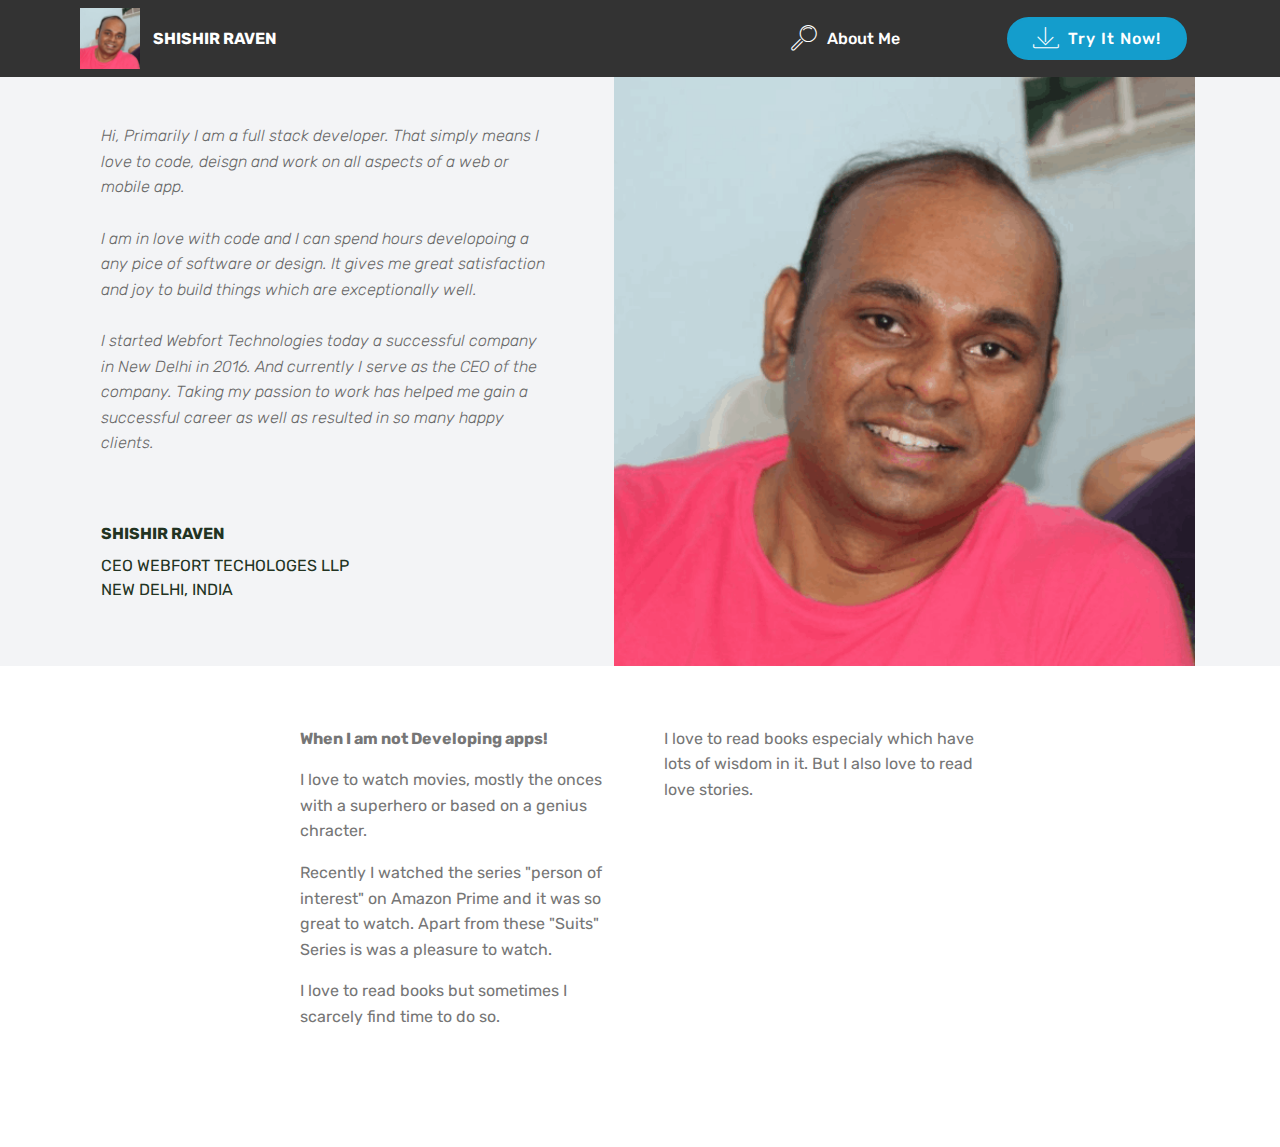
==== page1.html @ 62b79c49 "create github pages" ====
<!DOCTYPE html>
<html >
<head>
  <!-- Site made with Mobirise Website Builder v4.7.7, https://mobirise.com -->
  <meta charset="UTF-8">
  <meta http-equiv="X-UA-Compatible" content="IE=edge">
  <meta name="generator" content="Mobirise v4.7.7, mobirise.com">
  <meta name="viewport" content="width=device-width, initial-scale=1, minimum-scale=1">
  <link rel="shortcut icon" href="assets/images/shishir-122x124.png" type="image/x-icon">
  <meta name="description" content="Web Page Creator Description">
  <title>about_me</title>
  <link rel="stylesheet" href="assets/web/assets/mobirise-icons/mobirise-icons.css">
  <link rel="stylesheet" href="assets/tether/tether.min.css">
  <link rel="stylesheet" href="assets/bootstrap/css/bootstrap.min.css">
  <link rel="stylesheet" href="assets/bootstrap/css/bootstrap-grid.min.css">
  <link rel="stylesheet" href="assets/bootstrap/css/bootstrap-reboot.min.css">
  <link rel="stylesheet" href="assets/dropdown/css/style.css">
  <link rel="stylesheet" href="assets/theme/css/style.css">
  <link rel="stylesheet" href="assets/mobirise/css/mbr-additional.css" type="text/css">
  
  
  
</head>
<body>
  <section class="menu cid-r4UfbEgsti" once="menu" id="menu1-6">

    

    <nav class="navbar navbar-expand beta-menu navbar-dropdown align-items-center navbar-fixed-top navbar-toggleable-sm">
        <button class="navbar-toggler navbar-toggler-right" type="button" data-toggle="collapse" data-target="#navbarSupportedContent" aria-controls="navbarSupportedContent" aria-expanded="false" aria-label="Toggle navigation">
            <div class="hamburger">
                <span></span>
                <span></span>
                <span></span>
                <span></span>
            </div>
        </button>
        <div class="menu-logo">
            <div class="navbar-brand">
                <span class="navbar-logo">
                    <a href="https://mobirise.com">
                         <img src="assets/images/shishir-122x124.png" alt="Mobirise" title="" style="height: 3.8rem;">
                    </a>
                </span>
                <span class="navbar-caption-wrap"><a class="navbar-caption text-white display-4" href="https://mobirise.com">
                        SHISHIR RAVEN</a></span>
            </div>
        </div>
        <div class="collapse navbar-collapse" id="navbarSupportedContent">
            <ul class="navbar-nav nav-dropdown" data-app-modern-menu="true"><li class="nav-item">
                    <a class="nav-link link text-white display-4" href="page1.html">
                        <span class="mbri-search mbr-iconfont mbr-iconfont-btn"></span>
                        About Me &nbsp; &nbsp; &nbsp; &nbsp; &nbsp; &nbsp; &nbsp; &nbsp; &nbsp; &nbsp;&nbsp;</a>
                </li></ul>
            <div class="navbar-buttons mbr-section-btn">
                <a class="btn btn-sm btn-primary display-4" href="https://mobirise.com">
                    <span class="mbri-save mbr-iconfont mbr-iconfont-btn "></span>
                    Try It Now!
                </a>
            </div>
        </div>
    </nav>
</section>

<section class="engine"><a href="https://mobirise.me/m">free site design templates</a></section><section class="testimonials3 cid-r4XGuK0cAD" id="testimonials3-7">

    

    

    <div class="container">
        <div class="media-container-row">
            <div class="media-content px-3 align-self-center mbr-white py-2">
                <p class="mbr-text testimonial-text mbr-fonts-style display-7">Hi, Primarily I am a full stack developer. That simply means I love to code, deisgn and work on all aspects of a web or mobile app.&nbsp;<br><br>I am in love with code and I can spend hours developoing a any pice of software or design. It gives me great satisfaction and joy to build things which are exceptionally well.&nbsp;<br><br>I started Webfort Technologies today a successful company in New Delhi in 2016. And currently I serve as the CEO of the company. Taking my passion to work has helped me gain a successful career as well as resulted in so many happy clients.&nbsp;<br><br></p>
                <p class="mbr-author-name pt-4 mb-2 mbr-fonts-style display-7">SHISHIR RAVEN</p>
                <p class="mbr-author-desc mbr-fonts-style display-7">
                   CEO WEBFORT TECHOLOGES LLP<br>NEW DELHI, INDIA</p>
            </div>

            <div class="mbr-figure pl-lg-5" style="width: 130%;">
              <img src="assets/images/shishir-539x548.png" alt="" title="">
            </div>
        </div>
    </div>
</section>

<section class="mbr-section article content3 cid-r4XIOLQvqL" id="content3-8">
      
     

    <div class="container">
        <div class="media-container-row">
            <div class="row col-12 col-md-8">
                <div class="col-12 col-md-6 pr-lg-4 mbr-text mbr-fonts-style display-7"><p><strong>When I am not Developing apps!</strong></p><p>I love to watch movies, mostly the onces with a superhero or based on a genius chracter.&nbsp;</p><p>Recently I watched the series "person of interest" on Amazon Prime and it was so great to watch. Apart from these "Suits" Series is was a pleasure to watch.&nbsp;</p><p>I love to read books but sometimes I scarcely find time to do so.&nbsp;</p><p><br></p></div>
                <div class="col-12 col-md-6 pl-lg-4 mbr-text mbr-fonts-style display-7">I love to read books especialy which have lots of wisdom in it. But I also love to read love stories.&nbsp;</div>
            </div>
        </div>
    </div>
</section>


  <script src="assets/web/assets/jquery/jquery.min.js"></script>
  <script src="assets/popper/popper.min.js"></script>
  <script src="assets/tether/tether.min.js"></script>
  <script src="assets/bootstrap/js/bootstrap.min.js"></script>
  <script src="assets/smoothscroll/smooth-scroll.js"></script>
  <script src="assets/dropdown/js/script.min.js"></script>
  <script src="assets/touchswipe/jquery.touch-swipe.min.js"></script>
  <script src="assets/theme/js/script.js"></script>
  
  
</body>
</html>
---- assets/web/assets/mobirise-icons/mobirise-icons.css ----
@font-face {
  font-family: 'MobiriseIcons';
  src:  url('mobirise-icons.eot?spat4u');
  src:  url('mobirise-icons.eot?spat4u#iefix') format('embedded-opentype'),
    url('mobirise-icons.ttf?spat4u') format('truetype'),
    url('mobirise-icons.woff?spat4u') format('woff'),
    url('mobirise-icons.svg?spat4u#MobiriseIcons') format('svg');
  font-weight: normal;
  font-style: normal;
}

[class^="mbri-"], [class*=" mbri-"] {
  /* use !important to prevent issues with browser extensions that change fonts */
  font-family: MobiriseIcons !important;
  speak: none;
  font-style: normal;
  font-weight: normal;
  font-variant: normal;
  text-transform: none;
  line-height: 1;

  /* Better Font Rendering =========== */
  -webkit-font-smoothing: antialiased;
  -moz-osx-font-smoothing: grayscale;
}

.mbri-add-submenu:before {
  content: "\e900";
}
.mbri-alert:before {
  content: "\e901";
}
.mbri-align-center:before {
  content: "\e902";
}
.mbri-align-justify:before {
  content: "\e903";
}
.mbri-align-left:before {
  content: "\e904";
}
.mbri-align-right:before {
  content: "\e905";
}
.mbri-android:before {
  content: "\e906";
}
.mbri-apple:before {
  content: "\e907";
}
.mbri-arrow-down:before {
  content: "\e908";
}
.mbri-arrow-next:before {
  content: "\e909";
}
.mbri-arrow-prev:before {
  content: "\e90a";
}
.mbri-arrow-up:before {
  content: "\e90b";
}
.mbri-bold:before {
  content: "\e90c";
}
.mbri-bookmark:before {
  content: "\e90d";
}
.mbri-bootstrap:before {
  content: "\e90e";
}
.mbri-briefcase:before {
  content: "\e90f";
}
.mbri-browse:before {
  content: "\e910";
}
.mbri-bulleted-list:before {
  content: "\e911";
}
.mbri-calendar:before {
  content: "\e912";
}
.mbri-camera:before {
  content: "\e913";
}
.mbri-cart-add:before {
  content: "\e914";
}
.mbri-cart-full:before {
  content: "\e915";
}
.mbri-cash:before {
  content: "\e916";
}
.mbri-change-style:before {
  content: "\e917";
}
.mbri-chat:before {
  content: "\e918";
}
.mbri-clock:before {
  content: "\e919";
}
.mbri-close:before {
  content: "\e91a";
}
.mbri-cloud:before {
  content: "\e91b";
}
.mbri-code:before {
  content: "\e91c";
}
.mbri-contact-form:before {
  content: "\e91d";
}
.mbri-credit-card:before {
  content: "\e91e";
}
.mbri-cursor-click:before {
  content: "\e91f";
}
.mbri-cust-feedback:before {
  content: "\e920";
}
.mbri-database:before {
  content: "\e921";
}
.mbri-delivery:before {
  content: "\e922";
}
.mbri-desktop:before {
  content: "\e923";
}
.mbri-devices:before {
  content: "\e924";
}
.mbri-down:before {
  content: "\e925";
}
.mbri-download:before {
  content: "\e989";
}
.mbri-drag-n-drop:before {
  content: "\e927";
}
.mbri-drag-n-drop2:before {
  content: "\e928";
}
.mbri-edit:before {
  content: "\e929";
}
.mbri-edit2:before {
  content: "\e92a";
}
.mbri-error:before {
  content: "\e92b";
}
.mbri-extension:before {
  content: "\e92c";
}
.mbri-features:before {
  content: "\e92d";
}
.mbri-file:before {
  content: "\e92e";
}
.mbri-flag:before {
  content: "\e92f";
}
.mbri-folder:before {
  content: "\e930";
}
.mbri-gift:before {
  content: "\e931";
}
.mbri-github:before {
  content: "\e932";
}
.mbri-globe:before {
  content: "\e933";
}
.mbri-globe-2:before {
  content: "\e934";
}
.mbri-growing-chart:before {
  content: "\e935";
}
.mbri-hearth:before {
  content: "\e936";
}
.mbri-help:before {
  content: "\e937";
}
.mbri-home:before {
  content: "\e938";
}
.mbri-hot-cup:before {
  content: "\e939";
}
.mbri-idea:before {
  content: "\e93a";
}
.mbri-image-gallery:before {
  content: "\e93b";
}
.mbri-image-slider:before {
  content: "\e93c";
}
.mbri-info:before {
  content: "\e93d";
}
.mbri-italic:before {
  content: "\e93e";
}
.mbri-key:before {
  content: "\e93f";
}
.mbri-laptop:before {
  content: "\e940";
}
.mbri-layers:before {
  content: "\e941";
}
.mbri-left-right:before {
  content: "\e942";
}
.mbri-left:before {
  content: "\e943";
}
.mbri-letter:before {
  content: "\e944";
}
.mbri-like:before {
  content: "\e945";
}
.mbri-link:before {
  content: "\e946";
}
.mbri-lock:before {
  content: "\e947";
}
.mbri-login:before {
  content: "\e948";
}
.mbri-logout:before {
  content: "\e949";
}
.mbri-magic-stick:before {
  content: "\e94a";
}
.mbri-map-pin:before {
  content: "\e94b";
}
.mbri-menu:before {
  content: "\e94c";
}
.mbri-mobile:before {
  content: "\e94d";
}
.mbri-mobile2:before {
  content: "\e94e";
}
.mbri-mobirise:before {
  content: "\e94f";
}
.mbri-more-horizontal:before {
  content: "\e950";
}
.mbri-more-vertical:before {
  content: "\e951";
}
.mbri-music:before {
  content: "\e952";
}
.mbri-new-file:before {
  content: "\e953";
}
.mbri-numbered-list:before {
  content: "\e954";
}
.mbri-opened-folder:before {
  content: "\e955";
}
.mbri-pages:before {
  content: "\e956";
}
.mbri-paper-plane:before {
  content: "\e957";
}
.mbri-paperclip:before {
  content: "\e958";
}
.mbri-photo:before {
  content: "\e959";
}
.mbri-photos:before {
  content: "\e95a";
}
.mbri-pin:before {
  content: "\e95b";
}
.mbri-play:before {
  content: "\e95c";
}
.mbri-plus:before {
  content: "\e95d";
}
.mbri-preview:before {
  content: "\e95e";
}
.mbri-print:before {
  content: "\e95f";
}
.mbri-protect:before {
  content: "\e960";
}
.mbri-question:before {
  content: "\e961";
}
.mbri-quote-left:before {
  content: "\e962";
}
.mbri-quote-right:before {
  content: "\e963";
}
.mbri-refresh:before {
  content: "\e964";
}
.mbri-responsive:before {
  content: "\e965";
}
.mbri-right:before {
  content: "\e966";
}
.mbri-rocket:before {
  content: "\e967";
}
.mbri-sad-face:before {
  content: "\e968";
}
.mbri-sale:before {
  content: "\e969";
}
.mbri-save:before {
  content: "\e96a";
}
.mbri-search:before {
  content: "\e96b";
}
.mbri-setting:before {
  content: "\e96c";
}
.mbri-setting2:before {
  content: "\e96d";
}
.mbri-setting3:before {
  content: "\e96e";
}
.mbri-share:before {
  content: "\e96f";
}
.mbri-shopping-bag:before {
  content: "\e970";
}
.mbri-shopping-basket:before {
  content: "\e971";
}
.mbri-shopping-cart:before {
  content: "\e972";
}
.mbri-sites:before {
  content: "\e973";
}
.mbri-smile-face:before {
  content: "\e974";
}
.mbri-speed:before {
  content: "\e975";
}
.mbri-star:before {
  content: "\e976";
}
.mbri-success:before {
  content: "\e977";
}
.mbri-sun:before {
  content: "\e978";
}
.mbri-sun2:before {
  content: "\e979";
}
.mbri-tablet:before {
  content: "\e97a";
}
.mbri-tablet-vertical:before {
  content: "\e97b";
}
.mbri-target:before {
  content: "\e97c";
}
.mbri-timer:before {
  content: "\e97d";
}
.mbri-to-ftp:before {
  content: "\e97e";
}
.mbri-to-local-drive:before {
  content: "\e97f";
}
.mbri-touch-swipe:before {
  content: "\e980";
}
.mbri-touch:before {
  content: "\e981";
}
.mbri-trash:before {
  content: "\e982";
}
.mbri-underline:before {
  content: "\e983";
}
.mbri-unlink:before {
  content: "\e984";
}
.mbri-unlock:before {
  content: "\e985";
}
.mbri-up-down:before {
  content: "\e986";
}
.mbri-up:before {
  content: "\e987";
}
.mbri-update:before {
  content: "\e988";
}
.mbri-upload:before {
 content: "\e926"; 
}
.mbri-user:before {
  content: "\e98a";
}
.mbri-user2:before {
  content: "\e98b";
}
.mbri-users:before {
  content: "\e98c";
}
.mbri-video:before {
  content: "\e98d";
}
.mbri-video-play:before {
  content: "\e98e";
}
.mbri-watch:before {
  content: "\e98f";
}
.mbri-website-theme:before {
  content: "\e990";
}
.mbri-wifi:before {
  content: "\e991";
}
.mbri-windows:before {
  content: "\e992";
}
.mbri-zoom-out:before {
  content: "\e993";
}
.mbri-redo:before {
  content: "\e994";
}
.mbri-undo:before {
  content: "\e995";
}
---- assets/dropdown/css/style.css ----
.navbar-dropdown {
  left: 0;
  padding: 0;
  position: absolute;
  right: 0;
  top: 0;
  transition: all 0.45s ease;
  z-index: 1030;
  background: #282828; }
  .navbar-dropdown .navbar-logo {
    margin-right: 0.8rem;
    transition: margin 0.3s ease-in-out;
    vertical-align: middle; }
    .navbar-dropdown .navbar-logo img {
      height: 3.125rem;
      transition: all 0.3s ease-in-out; }
    .navbar-dropdown .navbar-logo.mbr-iconfont {
      font-size: 3.125rem;
      line-height: 3.125rem; }
  .navbar-dropdown .navbar-caption {
    font-weight: 700;
    white-space: normal;
    vertical-align: -4px;
    line-height: 3.125rem !important; }
    .navbar-dropdown .navbar-caption, .navbar-dropdown .navbar-caption:hover {
      color: inherit;
      text-decoration: none; }
  .navbar-dropdown .mbr-iconfont + .navbar-caption {
    vertical-align: -1px; }
  .navbar-dropdown.navbar-fixed-top {
    position: fixed; }
  .navbar-dropdown .navbar-brand span {
    vertical-align: -4px; }
  .navbar-dropdown.bg-color.transparent {
    background: none; }
  .navbar-dropdown.navbar-short .navbar-brand {
    padding: 0.625rem 0; }
    .navbar-dropdown.navbar-short .navbar-brand span {
      vertical-align: -1px; }
  .navbar-dropdown.navbar-short .navbar-caption {
    line-height: 2.375rem !important;
    vertical-align: -2px; }
  .navbar-dropdown.navbar-short .navbar-logo {
    margin-right: 0.5rem; }
    .navbar-dropdown.navbar-short .navbar-logo img {
      height: 2.375rem; }
    .navbar-dropdown.navbar-short .navbar-logo.mbr-iconfont {
      font-size: 2.375rem;
      line-height: 2.375rem; }
  .navbar-dropdown.navbar-short .mbr-table-cell {
    height: 3.625rem; }
  .navbar-dropdown .navbar-close {
    left: 0.6875rem;
    position: fixed;
    top: 0.75rem;
    z-index: 1000; }
  .navbar-dropdown .hamburger-icon {
    content: "";
    display: inline-block;
    vertical-align: middle;
    width: 16px;
    -webkit-box-shadow: 0 -6px 0 1px #282828,0 0 0 1px #282828,0 6px 0 1px #282828;
    -moz-box-shadow: 0 -6px 0 1px #282828,0 0 0 1px #282828,0 6px 0 1px #282828;
    box-shadow: 0 -6px 0 1px #282828,0 0 0 1px #282828,0 6px 0 1px #282828; }

.dropdown-menu .dropdown-toggle[data-toggle="dropdown-submenu"]::after {
  border-bottom: 0.35em solid transparent;
  border-left: 0.35em solid;
  border-right: 0;
  border-top: 0.35em solid transparent;
  margin-left: 0.3rem; }

.dropdown-menu .dropdown-item:focus {
  outline: 0; }

.nav-dropdown {
  font-size: 0.75rem;
  font-weight: 500;
  height: auto !important; }
  .nav-dropdown .nav-btn {
    padding-left: 1rem; }
  .nav-dropdown .link {
    margin: .667em 1.667em;
    font-weight: 500;
    padding: 0;
    transition: color .2s ease-in-out; }
    .nav-dropdown .link.dropdown-toggle {
      margin-right: 2.583em; }
      .nav-dropdown .link.dropdown-toggle::after {
        margin-left: .25rem;
        border-top: 0.35em solid;
        border-right: 0.35em solid transparent;
        border-left: 0.35em solid transparent;
        border-bottom: 0; }
      .nav-dropdown .link.dropdown-toggle[aria-expanded="true"] {
        margin: 0;
        padding: 0.667em 3.263em  0.667em 1.667em; }
  .nav-dropdown .link::after,
  .nav-dropdown .dropdown-item::after {
    color: inherit; }
  .nav-dropdown .btn {
    font-size: 0.75rem;
    font-weight: 700;
    letter-spacing: 0;
    margin-bottom: 0;
    padding-left: 1.25rem;
    padding-right: 1.25rem; }
  .nav-dropdown .dropdown-menu {
    border-radius: 0;
    border: 0;
    left: 0;
    margin: 0;
    padding-bottom: 1.25rem;
    padding-top: 1.25rem;
    position: relative; }
  .nav-dropdown .dropdown-submenu {
    margin-left: 0.125rem;
    top: 0; }
  .nav-dropdown .dropdown-item {
    font-weight: 500;
    line-height: 2;
    padding: 0.3846em 4.615em 0.3846em 1.5385em;
    position: relative;
    transition: color .2s ease-in-out, background-color .2s ease-in-out; }
    .nav-dropdown .dropdown-item::after {
      margin-top: -0.3077em;
      position: absolute;
      right: 1.1538em;
      top: 50%; }
    .nav-dropdown .dropdown-item:focus, .nav-dropdown .dropdown-item:hover {
      background: none; }

@media (max-width: 767px) {
  .nav-dropdown.navbar-toggleable-sm {
    bottom: 0;
    display: none;
    left: 0;
    overflow-x: hidden;
    position: fixed;
    top: 0;
    transform: translateX(-100%);
    -ms-transform: translateX(-100%);
    -webkit-transform: translateX(-100%);
    width: 18.75rem;
    z-index: 999; } }
.nav-dropdown.navbar-toggleable-xl {
  bottom: 0;
  display: none;
  left: 0;
  overflow-x: hidden;
  position: fixed;
  top: 0;
  transform: translateX(-100%);
  -ms-transform: translateX(-100%);
  -webkit-transform: translateX(-100%);
  width: 18.75rem;
  z-index: 999; }

.nav-dropdown-sm {
  display: block !important;
  overflow-x: hidden;
  overflow: auto;
  padding-top: 3.875rem; }
  .nav-dropdown-sm::after {
    content: "";
    display: block;
    height: 3rem;
    width: 100%; }
  .nav-dropdown-sm.collapse.in ~ .navbar-close {
    display: block !important; }
  .nav-dropdown-sm.collapsing, .nav-dropdown-sm.collapse.in {
    transform: translateX(0);
    -ms-transform: translateX(0);
    -webkit-transform: translateX(0);
    transition: all 0.25s ease-out;
    -webkit-transition: all 0.25s ease-out;
    background: #282828; }
  .nav-dropdown-sm.collapsing[aria-expanded="false"] {
    transform: translateX(-100%);
    -ms-transform: translateX(-100%);
    -webkit-transform: translateX(-100%); }
  .nav-dropdown-sm .nav-item {
    display: block;
    margin-left: 0 !important;
    padding-left: 0; }
  .nav-dropdown-sm .link,
  .nav-dropdown-sm .dropdown-item {
    border-top: 1px dotted rgba(255, 255, 255, 0.1);
    font-size: 0.8125rem;
    line-height: 1.6;
    margin: 0 !important;
    padding: 0.875rem 2.4rem 0.875rem 1.5625rem !important;
    position: relative;
    white-space: normal; }
    .nav-dropdown-sm .link:focus, .nav-dropdown-sm .link:hover,
    .nav-dropdown-sm .dropdown-item:focus,
    .nav-dropdown-sm .dropdown-item:hover {
      background: rgba(0, 0, 0, 0.2) !important;
      color: #c0a375; }
  .nav-dropdown-sm .nav-btn {
    position: relative;
    padding: 1.5625rem 1.5625rem 0 1.5625rem; }
    .nav-dropdown-sm .nav-btn::before {
      border-top: 1px dotted rgba(255, 255, 255, 0.1);
      content: "";
      left: 0;
      position: absolute;
      top: 0;
      width: 100%; }
    .nav-dropdown-sm .nav-btn + .nav-btn {
      padding-top: 0.625rem; }
      .nav-dropdown-sm .nav-btn + .nav-btn::before {
        display: none; }
  .nav-dropdown-sm .btn {
    padding: 0.625rem 0; }
  .nav-dropdown-sm .dropdown-toggle[data-toggle="dropdown-submenu"]::after {
    margin-left: .25rem;
    border-top: 0.35em solid;
    border-right: 0.35em solid transparent;
    border-left: 0.35em solid transparent;
    border-bottom: 0; }
  .nav-dropdown-sm .dropdown-toggle[data-toggle="dropdown-submenu"][aria-expanded="true"]::after {
    border-top: 0;
    border-right: 0.35em solid transparent;
    border-left: 0.35em solid transparent;
    border-bottom: 0.35em solid; }
  .nav-dropdown-sm .dropdown-menu {
    margin: 0;
    padding: 0;
    position: relative;
    top: 0;
    left: 0;
    width: 100%;
    border: 0;
    float: none;
    border-radius: 0;
    background: none; }
  .nav-dropdown-sm .dropdown-submenu {
    left: 100%;
    margin-left: 0.125rem;
    margin-top: -1.25rem;
    top: 0; }

.navbar-toggleable-sm .nav-dropdown .dropdown-menu {
  position: absolute; }

.navbar-toggleable-sm .nav-dropdown .dropdown-submenu {
  left: 100%;
  margin-left: 0.125rem;
  margin-top: -1.25rem;
  top: 0; }

.navbar-toggleable-sm.opened .nav-dropdown .dropdown-menu {
  position: relative; }

.navbar-toggleable-sm.opened .nav-dropdown .dropdown-submenu {
  left: 0;
  margin-left: 00rem;
  margin-top: 0rem;
  top: 0; }

.is-builder .nav-dropdown.collapsing {
  transition: none !important; }

/*# sourceMappingURL=style.css.map */
---- assets/theme/css/style.css ----
/*!
 * Mobirise v4 theme (https://mobirise.com/)
 * Copyright 2017 Mobirise
 */
section {
  background-color: #eeeeee; }

section,
.container,
.container-fluid {
  position: relative;
  word-wrap: break-word; }

a.mbr-iconfont:hover {
  text-decoration: none; }

.article .lead p, .article .lead ul, .article .lead ol, .article .lead pre, .article .lead blockquote {
  margin-bottom: 0; }

a {
  font-style: normal;
  font-weight: 400;
  cursor: pointer; }
  a, a:hover {
    text-decoration: none; }

figure {
  margin-bottom: 0; }

body {
  color: #232323; }

h1, h2, h3, h4, h5, h6,
.h1, .h2, .h3, .h4, .h5, .h6,
.display-1, .display-2, .display-3, .display-4 {
  line-height: 1;
  word-break: break-word;
  word-wrap: break-word; }

b, strong {
  font-weight: bold; }

blockquote {
  padding: 10px 0 10px 20px;
  position: relative;
  border-left: 2px solid;
  border-color: #ff3366; }

input:-webkit-autofill, input:-webkit-autofill:hover, input:-webkit-autofill:focus, input:-webkit-autofill:active {
  transition-delay: 9999s;
  transition-property: background-color, color; }

textarea[type="hidden"] {
  display: none; }

body {
  position: relative; }

section {
  background-position: 50% 50%;
  background-repeat: no-repeat;
  background-size: cover; }
  section .mbr-background-video,
  section .mbr-background-video-preview {
    position: absolute;
    bottom: 0;
    left: 0;
    right: 0;
    top: 0; }

.hidden {
  visibility: hidden; }

.mbr-z-index20 {
  z-index: 20; }

/*! Base colors */
.mbr-white {
  color: #ffffff; }

.mbr-black {
  color: #000000; }

.mbr-bg-white {
  background-color: #ffffff; }

.mbr-bg-black {
  background-color: #000000; }

/*! Text-aligns */
.align-left {
  text-align: left; }

.align-center {
  text-align: center; }

.align-right {
  text-align: right; }

@media (max-width: 767px) {
  .align-left, .align-center, .align-right, .mbr-section-btn, .mbr-section-title {
    text-align: center; } }
/*! Font-weight  */
.mbr-light {
  font-weight: 300; }

.mbr-regular {
  font-weight: 400; }

.mbr-semibold {
  font-weight: 500; }

.mbr-bold {
  font-weight: 700; }

/*! Media  */
.media-size-item {
  -webkit-flex: 1 1 auto;
  -moz-flex: 1 1 auto;
  -ms-flex: 1 1 auto;
  -o-flex: 1 1 auto;
  flex: 1 1 auto; }

.media-content {
  -webkit-flex-basis: 100%;
  flex-basis: 100%; }

.media-container-row {
  display: -ms-flexbox;
  display: -webkit-flex;
  display: flex;
  -webkit-flex-direction: row;
  -ms-flex-direction: row;
  flex-direction: row;
  -webkit-flex-wrap: wrap;
  -ms-flex-wrap: wrap;
  flex-wrap: wrap;
  -webkit-justify-content: center;
  -ms-flex-pack: center;
  justify-content: center;
  -webkit-align-content: center;
  -ms-flex-line-pack: center;
  align-content: center;
  -webkit-align-items: start;
  -ms-flex-align: start;
  align-items: start; }
  .media-container-row .media-size-item {
    width: 400px; }

.media-container-column {
  display: -ms-flexbox;
  display: -webkit-flex;
  display: flex;
  -webkit-flex-direction: column;
  -ms-flex-direction: column;
  flex-direction: column;
  -webkit-flex-wrap: wrap;
  -ms-flex-wrap: wrap;
  flex-wrap: wrap;
  -webkit-justify-content: center;
  -ms-flex-pack: center;
  justify-content: center;
  -webkit-align-content: center;
  -ms-flex-line-pack: center;
  align-content: center;
  -webkit-align-items: stretch;
  -ms-flex-align: stretch;
  align-items: stretch; }
  .media-container-column > * {
    width: 100%; }

@media (min-width: 992px) {
  .media-container-row {
    -webkit-flex-wrap: nowrap;
    -ms-flex-wrap: nowrap;
    flex-wrap: nowrap; } }
figure {
  overflow: hidden; }

figure[mbr-media-size] {
  transition: width 0.1s; }

.mbr-figure img, .mbr-figure iframe {
  display: block;
  width: 100%; }

.card {
  background-color: transparent;
  border: none; }

.card-img {
  text-align: center;
  flex-shrink: 0; }

.media {
  max-width: 100%;
  margin: 0 auto; }

.mbr-figure {
  -ms-flex-item-align: center;
  -ms-grid-row-align: center;
  -webkit-align-self: center;
  align-self: center; }

.media-container > div {
  max-width: 100%; }

.mbr-figure img, .card-img img {
  width: 100%; }

@media (max-width: 991px) {
  .media-size-item {
    width: auto !important; }

  .media {
    width: auto; }

  .mbr-figure {
    width: 100% !important; } }
/*! Buttons */
.mbr-section-btn {
  margin-left: -.25rem;
  margin-right: -.25rem;
  font-size: 0; }

nav .mbr-section-btn {
  margin-left: 0rem;
  margin-right: 0rem; }

/*! Btn icon margin */
.btn .mbr-iconfont, .btn.btn-sm .mbr-iconfont {
  cursor: pointer;
  margin-right: 0.5rem; }

.btn.btn-md .mbr-iconfont, .btn.btn-md .mbr-iconfont {
  margin-right: 0.8rem; }

.mbr-regular {
  font-weight: 400; }

.mbr-semibold {
  font-weight: 500; }

.mbr-bold {
  font-weight: 700; }

[type="submit"] {
  -webkit-appearance: none; }

/*! Full-screen */
.mbr-fullscreen .mbr-overlay {
  min-height: 100vh; }

.mbr-fullscreen {
  display: flex;
  display: -webkit-flex;
  display: -moz-flex;
  display: -ms-flex;
  display: -o-flex;
  align-items: center;
  -webkit-align-items: center;
  min-height: 100vh;
  padding-top: 3rem;
  padding-bottom: 3rem; }

/*! Map */
.map {
  height: 25rem;
  position: relative; }
  .map iframe {
    width: 100%;
    height: 100%; }

/* Form */
.form-asterisk {
  font-family: initial;
  position: absolute;
  top: -2px;
  font-weight: normal; }

/*! Scroll to top arrow */
.mbr-arrow-up {
  bottom: 25px;
  right: 90px;
  position: fixed;
  text-align: right;
  z-index: 5000;
  color: #ffffff;
  font-size: 32px;
  transform: rotate(180deg);
  -webkit-transform: rotate(180deg); }

.mbr-arrow-up a {
  background: rgba(0, 0, 0, 0.2);
  border-radius: 3px;
  color: #fff;
  display: inline-block;
  height: 60px;
  width: 60px;
  outline-style: none !important;
  position: relative;
  text-decoration: none;
  transition: all .3s ease-in-out;
  cursor: pointer;
  text-align: center; }
  .mbr-arrow-up a:hover {
    background-color: rgba(0, 0, 0, 0.4); }
  .mbr-arrow-up a i {
    line-height: 60px; }

.mbr-arrow-up-icon {
  display: block;
  color: #fff; }

.mbr-arrow-up-icon::before {
  content: "\203a";
  display: inline-block;
  font-family: serif;
  font-size: 32px;
  line-height: 1;
  font-style: normal;
  position: relative;
  top: 6px;
  left: -4px;
  -webkit-transform: rotate(-90deg);
  transform: rotate(-90deg); }

/*! Arrow Down */
.mbr-arrow {
  position: absolute;
  bottom: 45px;
  left: 50%;
  width: 60px;
  height: 60px;
  cursor: pointer;
  background-color: rgba(80, 80, 80, 0.5);
  border-radius: 50%;
  -webkit-transform: translateX(-50%);
  transform: translateX(-50%); }
  .mbr-arrow > a {
    display: inline-block;
    text-decoration: none;
    outline-style: none;
    -webkit-animation: arrowdown 1.7s ease-in-out infinite;
    animation: arrowdown 1.7s ease-in-out infinite; }
    .mbr-arrow > a > i {
      position: absolute;
      top: -2px;
      left: 15px;
      font-size: 2rem; }

@keyframes arrowdown {
  0% {
    transform: translateY(0px);
    -webkit-transform: translateY(0px); }
  50% {
    transform: translateY(-5px);
    -webkit-transform: translateY(-5px); }
  100% {
    transform: translateY(0px);
    -webkit-transform: translateY(0px); } }
@-webkit-keyframes arrowdown {
  0% {
    transform: translateY(0px);
    -webkit-transform: translateY(0px); }
  50% {
    transform: translateY(-5px);
    -webkit-transform: translateY(-5px); }
  100% {
    transform: translateY(0px);
    -webkit-transform: translateY(0px); } }
@media (max-width: 500px) {
  .mbr-arrow-up {
    left: 50%;
    right: auto;
    transform: translateX(-50%) rotate(180deg);
    -webkit-transform: translateX(-50%) rotate(180deg); } }
/*Gradients animation*/
@keyframes gradient-animation {
  from {
    background-position: 0% 100%;
    animation-timing-function: ease-in-out; }
  to {
    background-position: 100% 0%;
    animation-timing-function: ease-in-out; } }
@-webkit-keyframes gradient-animation {
  from {
    background-position: 0% 100%;
    animation-timing-function: ease-in-out; }
  to {
    background-position: 100% 0%;
    animation-timing-function: ease-in-out; } }
.bg-gradient {
  background-size: 200% 200%;
  animation: gradient-animation 5s infinite alternate;
  -webkit-animation: gradient-animation 5s infinite alternate; }

.menu .navbar-brand {
  display: -webkit-flex; }
  .menu .navbar-brand span {
    display: flex;
    display: -webkit-flex; }
  .menu .navbar-brand .navbar-caption-wrap {
    display: -webkit-flex; }
  .menu .navbar-brand .navbar-logo img {
    display: -webkit-flex; }
@media (min-width: 768px) and (max-width: 991px) {
  .menu .navbar-toggleable-sm .navbar-nav {
    display: -webkit-box;
    display: -webkit-flex;
    display: -ms-flexbox; } }
@media (min-width: 992px) {
  .menu .navbar-nav.nav-dropdown {
    display: -webkit-flex; }
  .menu .navbar-toggleable-sm .navbar-collapse {
    display: -webkit-flex !important; } }

/*# sourceMappingURL=style.css.map */
.engine {
	position: absolute;
	text-indent: -2400px;
	text-align: center;
	padding: 0;
	top: 0;
	left: -2400px;
}
---- assets/mobirise/css/mbr-additional.css ----
@import url(https://fonts.googleapis.com/css?family=Rubik:300,300i,400,400i,500,500i,700,700i,900,900i);





body {
  font-style: normal;
  line-height: 1.5;
}
.mbr-section-title {
  font-style: normal;
  line-height: 1.2;
}
.mbr-section-subtitle {
  line-height: 1.3;
}
.mbr-text {
  font-style: normal;
  line-height: 1.6;
}
.display-1 {
  font-family: 'Rubik', sans-serif;
  font-size: 4.25rem;
}
.display-1 > .mbr-iconfont {
  font-size: 6.8rem;
}
.display-2 {
  font-family: 'Rubik', sans-serif;
  font-size: 3rem;
}
.display-2 > .mbr-iconfont {
  font-size: 4.8rem;
}
.display-4 {
  font-family: 'Rubik', sans-serif;
  font-size: 1rem;
}
.display-4 > .mbr-iconfont {
  font-size: 1.6rem;
}
.display-5 {
  font-family: 'Rubik', sans-serif;
  font-size: 1.5rem;
}
.display-5 > .mbr-iconfont {
  font-size: 2.4rem;
}
.display-7 {
  font-family: 'Rubik', sans-serif;
  font-size: 1rem;
}
.display-7 > .mbr-iconfont {
  font-size: 1.6rem;
}
/* ---- Fluid typography for mobile devices ---- */
/* 1.4 - font scale ratio ( bootstrap == 1.42857 ) */
/* 100vw - current viewport width */
/* (48 - 20)  48 == 48rem == 768px, 20 == 20rem == 320px(minimal supported viewport) */
/* 0.65 - min scale variable, may vary */
@media (max-width: 768px) {
  .display-1 {
    font-size: 3.4rem;
    font-size: calc( 2.1374999999999997rem + (4.25 - 2.1374999999999997) * ((100vw - 20rem) / (48 - 20)));
    line-height: calc( 1.4 * (2.1374999999999997rem + (4.25 - 2.1374999999999997) * ((100vw - 20rem) / (48 - 20))));
  }
  .display-2 {
    font-size: 2.4rem;
    font-size: calc( 1.7rem + (3 - 1.7) * ((100vw - 20rem) / (48 - 20)));
    line-height: calc( 1.4 * (1.7rem + (3 - 1.7) * ((100vw - 20rem) / (48 - 20))));
  }
  .display-4 {
    font-size: 0.8rem;
    font-size: calc( 1rem + (1 - 1) * ((100vw - 20rem) / (48 - 20)));
    line-height: calc( 1.4 * (1rem + (1 - 1) * ((100vw - 20rem) / (48 - 20))));
  }
  .display-5 {
    font-size: 1.2rem;
    font-size: calc( 1.175rem + (1.5 - 1.175) * ((100vw - 20rem) / (48 - 20)));
    line-height: calc( 1.4 * (1.175rem + (1.5 - 1.175) * ((100vw - 20rem) / (48 - 20))));
  }
}
/* Buttons */
.btn {
  font-weight: 500;
  border-width: 2px;
  font-style: normal;
  letter-spacing: 1px;
  margin: .4rem .8rem;
  white-space: normal;
  -webkit-transition: all 0.3s ease-in-out;
  -moz-transition: all 0.3s ease-in-out;
  transition: all 0.3s ease-in-out;
  padding: 1rem 3rem;
  border-radius: 3px;
  display: inline-flex;
  align-items: center;
  justify-content: center;
  word-break: break-word;
}
.btn-sm {
  font-weight: 500;
  letter-spacing: 1px;
  -webkit-transition: all 0.3s ease-in-out;
  -moz-transition: all 0.3s ease-in-out;
  transition: all 0.3s ease-in-out;
  padding: 0.6rem 1.5rem;
  border-radius: 3px;
}
.btn-md {
  font-weight: 500;
  letter-spacing: 1px;
  margin: .4rem .8rem !important;
  -webkit-transition: all 0.3s ease-in-out;
  -moz-transition: all 0.3s ease-in-out;
  transition: all 0.3s ease-in-out;
  padding: 1rem 3rem;
  border-radius: 3px;
}
.btn-lg {
  font-weight: 500;
  letter-spacing: 1px;
  margin: .4rem .8rem !important;
  -webkit-transition: all 0.3s ease-in-out;
  -moz-transition: all 0.3s ease-in-out;
  transition: all 0.3s ease-in-out;
  padding: 1.2rem 3.2rem;
  border-radius: 3px;
}
.bg-primary {
  background-color: #149dcc !important;
}
.bg-success {
  background-color: #f7ed4a !important;
}
.bg-info {
  background-color: #82786e !important;
}
.bg-warning {
  background-color: #879a9f !important;
}
.bg-danger {
  background-color: #b1a374 !important;
}
.btn-primary,
.btn-primary:active {
  background-color: #149dcc !important;
  border-color: #149dcc !important;
  color: #ffffff !important;
}
.btn-primary:hover,
.btn-primary:focus,
.btn-primary.focus,
.btn-primary.active {
  color: #ffffff !important;
  background-color: #0d6786 !important;
  border-color: #0d6786 !important;
}
.btn-primary.disabled,
.btn-primary:disabled {
  color: #ffffff !important;
  background-color: #0d6786 !important;
  border-color: #0d6786 !important;
}
.btn-secondary,
.btn-secondary:active {
  background-color: #ff3366 !important;
  border-color: #ff3366 !important;
  color: #ffffff !important;
}
.btn-secondary:hover,
.btn-secondary:focus,
.btn-secondary.focus,
.btn-secondary.active {
  color: #ffffff !important;
  background-color: #e50039 !important;
  border-color: #e50039 !important;
}
.btn-secondary.disabled,
.btn-secondary:disabled {
  color: #ffffff !important;
  background-color: #e50039 !important;
  border-color: #e50039 !important;
}
.btn-info,
.btn-info:active {
  background-color: #82786e !important;
  border-color: #82786e !important;
  color: #ffffff !important;
}
.btn-info:hover,
.btn-info:focus,
.btn-info.focus,
.btn-info.active {
  color: #ffffff !important;
  background-color: #59524b !important;
  border-color: #59524b !important;
}
.btn-info.disabled,
.btn-info:disabled {
  color: #ffffff !important;
  background-color: #59524b !important;
  border-color: #59524b !important;
}
.btn-success,
.btn-success:active {
  background-color: #f7ed4a !important;
  border-color: #f7ed4a !important;
  color: #3f3c03 !important;
}
.btn-success:hover,
.btn-success:focus,
.btn-success.focus,
.btn-success.active {
  color: #3f3c03 !important;
  background-color: #eadd0a !important;
  border-color: #eadd0a !important;
}
.btn-success.disabled,
.btn-success:disabled {
  color: #3f3c03 !important;
  background-color: #eadd0a !important;
  border-color: #eadd0a !important;
}
.btn-warning,
.btn-warning:active {
  background-color: #879a9f !important;
  border-color: #879a9f !important;
  color: #ffffff !important;
}
.btn-warning:hover,
.btn-warning:focus,
.btn-warning.focus,
.btn-warning.active {
  color: #ffffff !important;
  background-color: #617479 !important;
  border-color: #617479 !important;
}
.btn-warning.disabled,
.btn-warning:disabled {
  color: #ffffff !important;
  background-color: #617479 !important;
  border-color: #617479 !important;
}
.btn-danger,
.btn-danger:active {
  background-color: #b1a374 !important;
  border-color: #b1a374 !important;
  color: #ffffff !important;
}
.btn-danger:hover,
.btn-danger:focus,
.btn-danger.focus,
.btn-danger.active {
  color: #ffffff !important;
  background-color: #8b7d4e !important;
  border-color: #8b7d4e !important;
}
.btn-danger.disabled,
.btn-danger:disabled {
  color: #ffffff !important;
  background-color: #8b7d4e !important;
  border-color: #8b7d4e !important;
}
.btn-white {
  color: #333333 !important;
}
.btn-white,
.btn-white:active {
  background-color: #ffffff !important;
  border-color: #ffffff !important;
  color: #808080 !important;
}
.btn-white:hover,
.btn-white:focus,
.btn-white.focus,
.btn-white.active {
  color: #808080 !important;
  background-color: #d9d9d9 !important;
  border-color: #d9d9d9 !important;
}
.btn-white.disabled,
.btn-white:disabled {
  color: #808080 !important;
  background-color: #d9d9d9 !important;
  border-color: #d9d9d9 !important;
}
.btn-black,
.btn-black:active {
  background-color: #333333 !important;
  border-color: #333333 !important;
  color: #ffffff !important;
}
.btn-black:hover,
.btn-black:focus,
.btn-black.focus,
.btn-black.active {
  color: #ffffff !important;
  background-color: #0d0d0d !important;
  border-color: #0d0d0d !important;
}
.btn-black.disabled,
.btn-black:disabled {
  color: #ffffff !important;
  background-color: #0d0d0d !important;
  border-color: #0d0d0d !important;
}
.btn-primary-outline,
.btn-primary-outline:active {
  background: none;
  border-color: #0b566f;
  color: #0b566f;
}
.btn-primary-outline:hover,
.btn-primary-outline:focus,
.btn-primary-outline.focus,
.btn-primary-outline.active {
  color: #ffffff;
  background-color: #149dcc;
  border-color: #149dcc;
}
.btn-primary-outline.disabled,
.btn-primary-outline:disabled {
  color: #ffffff !important;
  background-color: #149dcc !important;
  border-color: #149dcc !important;
}
.btn-secondary-outline,
.btn-secondary-outline:active {
  background: none;
  border-color: #cc0033;
  color: #cc0033;
}
.btn-secondary-outline:hover,
.btn-secondary-outline:focus,
.btn-secondary-outline.focus,
.btn-secondary-outline.active {
  color: #ffffff;
  background-color: #ff3366;
  border-color: #ff3366;
}
.btn-secondary-outline.disabled,
.btn-secondary-outline:disabled {
  color: #ffffff !important;
  background-color: #ff3366 !important;
  border-color: #ff3366 !important;
}
.btn-info-outline,
.btn-info-outline:active {
  background: none;
  border-color: #4b453f;
  color: #4b453f;
}
.btn-info-outline:hover,
.btn-info-outline:focus,
.btn-info-outline.focus,
.btn-info-outline.active {
  color: #ffffff;
  background-color: #82786e;
  border-color: #82786e;
}
.btn-info-outline.disabled,
.btn-info-outline:disabled {
  color: #ffffff !important;
  background-color: #82786e !important;
  border-color: #82786e !important;
}
.btn-success-outline,
.btn-success-outline:active {
  background: none;
  border-color: #d2c609;
  color: #d2c609;
}
.btn-success-outline:hover,
.btn-success-outline:focus,
.btn-success-outline.focus,
.btn-success-outline.active {
  color: #3f3c03;
  background-color: #f7ed4a;
  border-color: #f7ed4a;
}
.btn-success-outline.disabled,
.btn-success-outline:disabled {
  color: #3f3c03 !important;
  background-color: #f7ed4a !important;
  border-color: #f7ed4a !important;
}
.btn-warning-outline,
.btn-warning-outline:active {
  background: none;
  border-color: #55666b;
  color: #55666b;
}
.btn-warning-outline:hover,
.btn-warning-outline:focus,
.btn-warning-outline.focus,
.btn-warning-outline.active {
  color: #ffffff;
  background-color: #879a9f;
  border-color: #879a9f;
}
.btn-warning-outline.disabled,
.btn-warning-outline:disabled {
  color: #ffffff !important;
  background-color: #879a9f !important;
  border-color: #879a9f !important;
}
.btn-danger-outline,
.btn-danger-outline:active {
  background: none;
  border-color: #7a6e45;
  color: #7a6e45;
}
.btn-danger-outline:hover,
.btn-danger-outline:focus,
.btn-danger-outline.focus,
.btn-danger-outline.active {
  color: #ffffff;
  background-color: #b1a374;
  border-color: #b1a374;
}
.btn-danger-outline.disabled,
.btn-danger-outline:disabled {
  color: #ffffff !important;
  background-color: #b1a374 !important;
  border-color: #b1a374 !important;
}
.btn-black-outline,
.btn-black-outline:active {
  background: none;
  border-color: #000000;
  color: #000000;
}
.btn-black-outline:hover,
.btn-black-outline:focus,
.btn-black-outline.focus,
.btn-black-outline.active {
  color: #ffffff;
  background-color: #333333;
  border-color: #333333;
}
.btn-black-outline.disabled,
.btn-black-outline:disabled {
  color: #ffffff !important;
  background-color: #333333 !important;
  border-color: #333333 !important;
}
.btn-white-outline,
.btn-white-outline:active,
.btn-white-outline.active {
  background: none;
  border-color: #ffffff;
  color: #ffffff;
}
.btn-white-outline:hover,
.btn-white-outline:focus,
.btn-white-outline.focus {
  color: #333333;
  background-color: #ffffff;
  border-color: #ffffff;
}
.text-primary {
  color: #149dcc !important;
}
.text-secondary {
  color: #ff3366 !important;
}
.text-success {
  color: #f7ed4a !important;
}
.text-info {
  color: #82786e !important;
}
.text-warning {
  color: #879a9f !important;
}
.text-danger {
  color: #b1a374 !important;
}
.text-white {
  color: #ffffff !important;
}
.text-black {
  color: #000000 !important;
}
a.text-primary:hover,
a.text-primary:focus {
  color: #0b566f !important;
}
a.text-secondary:hover,
a.text-secondary:focus {
  color: #cc0033 !important;
}
a.text-success:hover,
a.text-success:focus {
  color: #d2c609 !important;
}
a.text-info:hover,
a.text-info:focus {
  color: #4b453f !important;
}
a.text-warning:hover,
a.text-warning:focus {
  color: #55666b !important;
}
a.text-danger:hover,
a.text-danger:focus {
  color: #7a6e45 !important;
}
a.text-white:hover,
a.text-white:focus {
  color: #b3b3b3 !important;
}
a.text-black:hover,
a.text-black:focus {
  color: #4d4d4d !important;
}
.alert-success {
  background-color: #70c770;
}
.alert-info {
  background-color: #82786e;
}
.alert-warning {
  background-color: #879a9f;
}
.alert-danger {
  background-color: #b1a374;
}
.mbr-section-btn a.btn:not(.btn-form) {
  border-radius: 100px;
}
.mbr-section-btn a.btn:not(.btn-form):hover,
.mbr-section-btn a.btn:not(.btn-form):focus {
  box-shadow: none !important;
}
.mbr-section-btn a.btn:not(.btn-form):hover,
.mbr-section-btn a.btn:not(.btn-form):focus {
  box-shadow: 0 10px 40px 0 rgba(0, 0, 0, 0.2) !important;
  -webkit-box-shadow: 0 10px 40px 0 rgba(0, 0, 0, 0.2) !important;
}
.mbr-gallery-filter li a {
  border-radius: 100px !important;
}
.mbr-gallery-filter li.active .btn {
  background-color: #149dcc;
  border-color: #149dcc;
  color: #ffffff;
}
.mbr-gallery-filter li.active .btn:focus {
  box-shadow: none;
}
.nav-tabs .nav-link {
  border-radius: 100px !important;
}
.btn-form {
  border-radius: 0;
}
.btn-form:hover {
  cursor: pointer;
}
a,
a:hover {
  color: #149dcc;
}
.mbr-plan-header.bg-primary .mbr-plan-subtitle,
.mbr-plan-header.bg-primary .mbr-plan-price-desc {
  color: #b4e6f8;
}
.mbr-plan-header.bg-success .mbr-plan-subtitle,
.mbr-plan-header.bg-success .mbr-plan-price-desc {
  color: #ffffff;
}
.mbr-plan-header.bg-info .mbr-plan-subtitle,
.mbr-plan-header.bg-info .mbr-plan-price-desc {
  color: #beb8b2;
}
.mbr-plan-header.bg-warning .mbr-plan-subtitle,
.mbr-plan-header.bg-warning .mbr-plan-price-desc {
  color: #ced6d8;
}
.mbr-plan-header.bg-danger .mbr-plan-subtitle,
.mbr-plan-header.bg-danger .mbr-plan-price-desc {
  color: #dfd9c6;
}
/* Scroll to top button*/
.scrollToTop_wraper {
  display: none;
}
#scrollToTop a i:before {
  content: '';
  position: absolute;
  height: 40%;
  top: 25%;
  background: #fff;
  width: 2px;
  left: calc(50% - 1px);
}
#scrollToTop a i:after {
  content: '';
  position: absolute;
  display: block;
  border-top: 2px solid #fff;
  border-right: 2px solid #fff;
  width: 40%;
  height: 40%;
  left: 30%;
  bottom: 30%;
  transform: rotate(135deg);
}
/* Others*/
.note-check a[data-value=Rubik] {
  font-style: normal;
}
.mbr-arrow a {
  color: #ffffff;
}
@media (max-width: 767px) {
  .mbr-arrow {
    display: none;
  }
}
.form-control-label {
  position: relative;
  cursor: pointer;
  margin-bottom: .357em;
  padding: 0;
}
.alert {
  color: #ffffff;
  border-radius: 0;
  border: 0;
  font-size: .875rem;
  line-height: 1.5;
  margin-bottom: 1.875rem;
  padding: 1.25rem;
  position: relative;
}
.alert.alert-form::after {
  background-color: inherit;
  bottom: -7px;
  content: "";
  display: block;
  height: 14px;
  left: 50%;
  margin-left: -7px;
  position: absolute;
  transform: rotate(45deg);
  width: 14px;
}
.form-control {
  background-color: #f5f5f5;
  box-shadow: none;
  color: #565656;
  font-family: 'Rubik', sans-serif;
  font-size: 1rem;
  line-height: 1.43;
  min-height: 3.5em;
  padding: 1.07em .5em;
}
.form-control > .mbr-iconfont {
  font-size: 1.6rem;
}
.form-control,
.form-control:focus {
  border: 1px solid #e8e8e8;
}
.form-active .form-control:invalid {
  border-color: red;
}
.mbr-overlay {
  background-color: #000;
  bottom: 0;
  left: 0;
  opacity: .5;
  position: absolute;
  right: 0;
  top: 0;
  z-index: 0;
}
blockquote {
  font-style: italic;
  padding: 10px 0 10px 20px;
  font-size: 1.09rem;
  position: relative;
  border-color: #149dcc;
  border-width: 3px;
}
ul,
ol,
pre,
blockquote {
  margin-bottom: 2.3125rem;
}
pre {
  background: #f4f4f4;
  padding: 10px 24px;
  white-space: pre-wrap;
}
.inactive {
  -webkit-user-select: none;
  -moz-user-select: none;
  -ms-user-select: none;
  user-select: none;
  pointer-events: none;
  -webkit-user-drag: none;
  user-drag: none;
}
.mbr-section__comments .row {
  justify-content: center;
}
/* Forms */
.mbr-form .btn {
  margin: .4rem 0;
}
.mbr-form .input-group-btn a.btn {
  border-radius: 100px !important;
}
.mbr-form .input-group-btn a.btn:hover {
  box-shadow: 0 10px 40px 0 rgba(0, 0, 0, 0.2);
}
.mbr-form .input-group-btn button[type="submit"] {
  border-radius: 100px !important;
  padding: 1rem 3rem;
}
.mbr-form .input-group-btn button[type="submit"]:hover {
  box-shadow: 0 10px 40px 0 rgba(0, 0, 0, 0.2);
}
.form2 .form-control {
  border-top-left-radius: 100px;
  border-bottom-left-radius: 100px;
}
.form2 .input-group-btn a.btn {
  border-top-left-radius: 0 !important;
  border-bottom-left-radius: 0 !important;
}
.form2 .input-group-btn button[type="submit"] {
  border-top-left-radius: 0 !important;
  border-bottom-left-radius: 0 !important;
}
.form3 input[type="email"] {
  border-radius: 100px !important;
}
@media (max-width: 349px) {
  .form2 input[type="email"] {
    border-radius: 100px !important;
  }
  .form2 .input-group-btn a.btn {
    border-radius: 100px !important;
  }
  .form2 .input-group-btn button[type="submit"] {
    border-radius: 100px !important;
  }
}
@media (max-width: 767px) {
  .btn {
    font-size: .75rem !important;
  }
  .btn .mbr-iconfont {
    font-size: 1rem !important;
  }
}
/* Social block */
.btn-social {
  font-size: 20px;
  border-radius: 50%;
  padding: 0;
  width: 44px;
  height: 44px;
  line-height: 44px;
  text-align: center;
  position: relative;
  border: 2px solid #c0a375;
  border-color: #149dcc;
  color: #232323;
  cursor: pointer;
}
.btn-social i {
  top: 0;
  line-height: 44px;
  width: 44px;
}
.btn-social:hover {
  color: #fff;
  background: #149dcc;
}
.btn-social + .btn {
  margin-left: .1rem;
}
/* Footer */
.mbr-footer-content li::before,
.mbr-footer .mbr-contacts li::before {
  background: #149dcc;
}
.mbr-footer-content li a:hover,
.mbr-footer .mbr-contacts li a:hover {
  color: #149dcc;
}
.footer3 input[type="email"],
.footer4 input[type="email"] {
  border-radius: 100px !important;
}
.footer3 .input-group-btn a.btn,
.footer4 .input-group-btn a.btn {
  border-radius: 100px !important;
}
.footer3 .input-group-btn button[type="submit"],
.footer4 .input-group-btn button[type="submit"] {
  border-radius: 100px !important;
}
/* Headers*/
.header13 .form-inline input[type="email"],
.header14 .form-inline input[type="email"] {
  border-radius: 100px;
}
.header13 .form-inline input[type="text"],
.header14 .form-inline input[type="text"] {
  border-radius: 100px;
}
.header13 .form-inline input[type="tel"],
.header14 .form-inline input[type="tel"] {
  border-radius: 100px;
}
.header13 .form-inline a.btn,
.header14 .form-inline a.btn {
  border-radius: 100px;
}
.header13 .form-inline button,
.header14 .form-inline button {
  border-radius: 100px !important;
}
.offset-1 {
  margin-left: 8.33333%;
}
.offset-2 {
  margin-left: 16.66667%;
}
.offset-3 {
  margin-left: 25%;
}
.offset-4 {
  margin-left: 33.33333%;
}
.offset-5 {
  margin-left: 41.66667%;
}
.offset-6 {
  margin-left: 50%;
}
.offset-7 {
  margin-left: 58.33333%;
}
.offset-8 {
  margin-left: 66.66667%;
}
.offset-9 {
  margin-left: 75%;
}
.offset-10 {
  margin-left: 83.33333%;
}
.offset-11 {
  margin-left: 91.66667%;
}
@media (min-width: 576px) {
  .offset-sm-0 {
    margin-left: 0%;
  }
  .offset-sm-1 {
    margin-left: 8.33333%;
  }
  .offset-sm-2 {
    margin-left: 16.66667%;
  }
  .offset-sm-3 {
    margin-left: 25%;
  }
  .offset-sm-4 {
    margin-left: 33.33333%;
  }
  .offset-sm-5 {
    margin-left: 41.66667%;
  }
  .offset-sm-6 {
    margin-left: 50%;
  }
  .offset-sm-7 {
    margin-left: 58.33333%;
  }
  .offset-sm-8 {
    margin-left: 66.66667%;
  }
  .offset-sm-9 {
    margin-left: 75%;
  }
  .offset-sm-10 {
    margin-left: 83.33333%;
  }
  .offset-sm-11 {
    margin-left: 91.66667%;
  }
}
@media (min-width: 768px) {
  .offset-md-0 {
    margin-left: 0%;
  }
  .offset-md-1 {
    margin-left: 8.33333%;
  }
  .offset-md-2 {
    margin-left: 16.66667%;
  }
  .offset-md-3 {
    margin-left: 25%;
  }
  .offset-md-4 {
    margin-left: 33.33333%;
  }
  .offset-md-5 {
    margin-left: 41.66667%;
  }
  .offset-md-6 {
    margin-left: 50%;
  }
  .offset-md-7 {
    margin-left: 58.33333%;
  }
  .offset-md-8 {
    margin-left: 66.66667%;
  }
  .offset-md-9 {
    margin-left: 75%;
  }
  .offset-md-10 {
    margin-left: 83.33333%;
  }
  .offset-md-11 {
    margin-left: 91.66667%;
  }
}
@media (min-width: 992px) {
  .offset-lg-0 {
    margin-left: 0%;
  }
  .offset-lg-1 {
    margin-left: 8.33333%;
  }
  .offset-lg-2 {
    margin-left: 16.66667%;
  }
  .offset-lg-3 {
    margin-left: 25%;
  }
  .offset-lg-4 {
    margin-left: 33.33333%;
  }
  .offset-lg-5 {
    margin-left: 41.66667%;
  }
  .offset-lg-6 {
    margin-left: 50%;
  }
  .offset-lg-7 {
    margin-left: 58.33333%;
  }
  .offset-lg-8 {
    margin-left: 66.66667%;
  }
  .offset-lg-9 {
    margin-left: 75%;
  }
  .offset-lg-10 {
    margin-left: 83.33333%;
  }
  .offset-lg-11 {
    margin-left: 91.66667%;
  }
}
@media (min-width: 1200px) {
  .offset-xl-0 {
    margin-left: 0%;
  }
  .offset-xl-1 {
    margin-left: 8.33333%;
  }
  .offset-xl-2 {
    margin-left: 16.66667%;
  }
  .offset-xl-3 {
    margin-left: 25%;
  }
  .offset-xl-4 {
    margin-left: 33.33333%;
  }
  .offset-xl-5 {
    margin-left: 41.66667%;
  }
  .offset-xl-6 {
    margin-left: 50%;
  }
  .offset-xl-7 {
    margin-left: 58.33333%;
  }
  .offset-xl-8 {
    margin-left: 66.66667%;
  }
  .offset-xl-9 {
    margin-left: 75%;
  }
  .offset-xl-10 {
    margin-left: 83.33333%;
  }
  .offset-xl-11 {
    margin-left: 91.66667%;
  }
}
.navbar-toggler {
  -webkit-align-self: flex-start;
  -ms-flex-item-align: start;
  align-self: flex-start;
  padding: 0.25rem 0.75rem;
  font-size: 1.25rem;
  line-height: 1;
  background: transparent;
  border: 1px solid transparent;
  -webkit-border-radius: 0.25rem;
  border-radius: 0.25rem;
}
.navbar-toggler:focus,
.navbar-toggler:hover {
  text-decoration: none;
}
.navbar-toggler-icon {
  display: inline-block;
  width: 1.5em;
  height: 1.5em;
  vertical-align: middle;
  content: "";
  background: no-repeat center center;
  -webkit-background-size: 100% 100%;
  -o-background-size: 100% 100%;
  background-size: 100% 100%;
}
.navbar-toggler-left {
  position: absolute;
  left: 1rem;
}
.navbar-toggler-right {
  position: absolute;
  right: 1rem;
}
@media (max-width: 575px) {
  .navbar-toggleable .navbar-nav .dropdown-menu {
    position: static;
    float: none;
  }
  .navbar-toggleable > .container {
    padding-right: 0;
    padding-left: 0;
  }
}
@media (min-width: 576px) {
  .navbar-toggleable {
    -webkit-box-orient: horizontal;
    -webkit-box-direction: normal;
    -webkit-flex-direction: row;
    -ms-flex-direction: row;
    flex-direction: row;
    -webkit-flex-wrap: nowrap;
    -ms-flex-wrap: nowrap;
    flex-wrap: nowrap;
    -webkit-box-align: center;
    -webkit-align-items: center;
    -ms-flex-align: center;
    align-items: center;
  }
  .navbar-toggleable .navbar-nav {
    -webkit-box-orient: horizontal;
    -webkit-box-direction: normal;
    -webkit-flex-direction: row;
    -ms-flex-direction: row;
    flex-direction: row;
  }
  .navbar-toggleable .navbar-nav .nav-link {
    padding-right: .5rem;
    padding-left: .5rem;
  }
  .navbar-toggleable > .container {
    display: -webkit-box;
    display: -webkit-flex;
    display: -ms-flexbox;
    display: flex;
    -webkit-flex-wrap: nowrap;
    -ms-flex-wrap: nowrap;
    flex-wrap: nowrap;
    -webkit-box-align: center;
    -webkit-align-items: center;
    -ms-flex-align: center;
    align-items: center;
  }
  .navbar-toggleable .navbar-collapse {
    display: -webkit-box !important;
    display: -webkit-flex !important;
    display: -ms-flexbox !important;
    display: flex !important;
    width: 100%;
  }
  .navbar-toggleable .navbar-toggler {
    display: none;
  }
}
@media (max-width: 767px) {
  .navbar-toggleable-sm .navbar-nav .dropdown-menu {
    position: static;
    float: none;
  }
  .navbar-toggleable-sm > .container {
    padding-right: 0;
    padding-left: 0;
  }
}
@media (min-width: 768px) {
  .navbar-toggleable-sm {
    -webkit-box-orient: horizontal;
    -webkit-box-direction: normal;
    -webkit-flex-direction: row;
    -ms-flex-direction: row;
    flex-direction: row;
    -webkit-flex-wrap: nowrap;
    -ms-flex-wrap: nowrap;
    flex-wrap: nowrap;
    -webkit-box-align: center;
    -webkit-align-items: center;
    -ms-flex-align: center;
    align-items: center;
  }
  .navbar-toggleable-sm .navbar-nav {
    -webkit-box-orient: horizontal;
    -webkit-box-direction: normal;
    -webkit-flex-direction: row;
    -ms-flex-direction: row;
    flex-direction: row;
  }
  .navbar-toggleable-sm .navbar-nav .nav-link {
    padding-right: .5rem;
    padding-left: .5rem;
  }
  .navbar-toggleable-sm > .container {
    display: -webkit-box;
    display: -webkit-flex;
    display: -ms-flexbox;
    display: flex;
    -webkit-flex-wrap: nowrap;
    -ms-flex-wrap: nowrap;
    flex-wrap: nowrap;
    -webkit-box-align: center;
    -webkit-align-items: center;
    -ms-flex-align: center;
    align-items: center;
  }
  .navbar-toggleable-sm .navbar-collapse {
    display: -webkit-box !important;
    display: -webkit-flex !important;
    display: -ms-flexbox !important;
    display: flex !important;
    width: 100%;
  }
  .navbar-toggleable-sm .navbar-toggler {
    display: none;
  }
}
@media (max-width: 991px) {
  .navbar-toggleable-md .navbar-nav .dropdown-menu {
    position: static;
    float: none;
  }
  .navbar-toggleable-md > .container {
    padding-right: 0;
    padding-left: 0;
  }
}
@media (min-width: 992px) {
  .navbar-toggleable-md {
    -webkit-box-orient: horizontal;
    -webkit-box-direction: normal;
    -webkit-flex-direction: row;
    -ms-flex-direction: row;
    flex-direction: row;
    -webkit-flex-wrap: nowrap;
    -ms-flex-wrap: nowrap;
    flex-wrap: nowrap;
    -webkit-box-align: center;
    -webkit-align-items: center;
    -ms-flex-align: center;
    align-items: center;
  }
  .navbar-toggleable-md .navbar-nav {
    -webkit-box-orient: horizontal;
    -webkit-box-direction: normal;
    -webkit-flex-direction: row;
    -ms-flex-direction: row;
    flex-direction: row;
  }
  .navbar-toggleable-md .navbar-nav .nav-link {
    padding-right: .5rem;
    padding-left: .5rem;
  }
  .navbar-toggleable-md > .container {
    display: -webkit-box;
    display: -webkit-flex;
    display: -ms-flexbox;
    display: flex;
    -webkit-flex-wrap: nowrap;
    -ms-flex-wrap: nowrap;
    flex-wrap: nowrap;
    -webkit-box-align: center;
    -webkit-align-items: center;
    -ms-flex-align: center;
    align-items: center;
  }
  .navbar-toggleable-md .navbar-collapse {
    display: -webkit-box !important;
    display: -webkit-flex !important;
    display: -ms-flexbox !important;
    display: flex !important;
    width: 100%;
  }
  .navbar-toggleable-md .navbar-toggler {
    display: none;
  }
}
@media (max-width: 1199px) {
  .navbar-toggleable-lg .navbar-nav .dropdown-menu {
    position: static;
    float: none;
  }
  .navbar-toggleable-lg > .container {
    padding-right: 0;
    padding-left: 0;
  }
}
@media (min-width: 1200px) {
  .navbar-toggleable-lg {
    -webkit-box-orient: horizontal;
    -webkit-box-direction: normal;
    -webkit-flex-direction: row;
    -ms-flex-direction: row;
    flex-direction: row;
    -webkit-flex-wrap: nowrap;
    -ms-flex-wrap: nowrap;
    flex-wrap: nowrap;
    -webkit-box-align: center;
    -webkit-align-items: center;
    -ms-flex-align: center;
    align-items: center;
  }
  .navbar-toggleable-lg .navbar-nav {
    -webkit-box-orient: horizontal;
    -webkit-box-direction: normal;
    -webkit-flex-direction: row;
    -ms-flex-direction: row;
    flex-direction: row;
  }
  .navbar-toggleable-lg .navbar-nav .nav-link {
    padding-right: .5rem;
    padding-left: .5rem;
  }
  .navbar-toggleable-lg > .container {
    display: -webkit-box;
    display: -webkit-flex;
    display: -ms-flexbox;
    display: flex;
    -webkit-flex-wrap: nowrap;
    -ms-flex-wrap: nowrap;
    flex-wrap: nowrap;
    -webkit-box-align: center;
    -webkit-align-items: center;
    -ms-flex-align: center;
    align-items: center;
  }
  .navbar-toggleable-lg .navbar-collapse {
    display: -webkit-box !important;
    display: -webkit-flex !important;
    display: -ms-flexbox !important;
    display: flex !important;
    width: 100%;
  }
  .navbar-toggleable-lg .navbar-toggler {
    display: none;
  }
}
.navbar-toggleable-xl {
  -webkit-box-orient: horizontal;
  -webkit-box-direction: normal;
  -webkit-flex-direction: row;
  -ms-flex-direction: row;
  flex-direction: row;
  -webkit-flex-wrap: nowrap;
  -ms-flex-wrap: nowrap;
  flex-wrap: nowrap;
  -webkit-box-align: center;
  -webkit-align-items: center;
  -ms-flex-align: center;
  align-items: center;
}
.navbar-toggleable-xl .navbar-nav .dropdown-menu {
  position: static;
  float: none;
}
.navbar-toggleable-xl > .container {
  padding-right: 0;
  padding-left: 0;
}
.navbar-toggleable-xl .navbar-nav {
  -webkit-box-orient: horizontal;
  -webkit-box-direction: normal;
  -webkit-flex-direction: row;
  -ms-flex-direction: row;
  flex-direction: row;
}
.navbar-toggleable-xl .navbar-nav .nav-link {
  padding-right: .5rem;
  padding-left: .5rem;
}
.navbar-toggleable-xl > .container {
  display: -webkit-box;
  display: -webkit-flex;
  display: -ms-flexbox;
  display: flex;
  -webkit-flex-wrap: nowrap;
  -ms-flex-wrap: nowrap;
  flex-wrap: nowrap;
  -webkit-box-align: center;
  -webkit-align-items: center;
  -ms-flex-align: center;
  align-items: center;
}
.navbar-toggleable-xl .navbar-collapse {
  display: -webkit-box !important;
  display: -webkit-flex !important;
  display: -ms-flexbox !important;
  display: flex !important;
  width: 100%;
}
.navbar-toggleable-xl .navbar-toggler {
  display: none;
}
.card-img {
  width: auto;
}
.menu .navbar.collapsed:not(.beta-menu) {
  flex-direction: column;
}
.carousel-item.active,
.carousel-item-next,
.carousel-item-prev {
  display: -webkit-box;
  display: -webkit-flex;
  display: -ms-flexbox;
  display: flex;
}
.note-air-layout .dropup .dropdown-menu,
.note-air-layout .navbar-fixed-bottom .dropdown .dropdown-menu {
  bottom: initial !important;
}
html,
body {
  height: auto;
  min-height: 100vh;
}
.dropup .dropdown-toggle::after {
  display: none;
}
.cid-r4UfbEgsti .navbar {
  padding: .5rem 0;
  background: #333333;
  transition: none;
  min-height: 77px;
}
.cid-r4UfbEgsti .navbar-dropdown.bg-color.transparent.opened {
  background: #333333;
}
.cid-r4UfbEgsti a {
  font-style: normal;
}
.cid-r4UfbEgsti .nav-item span {
  padding-right: 0.4em;
  line-height: 0.5em;
  vertical-align: text-bottom;
  position: relative;
  text-decoration: none;
}
.cid-r4UfbEgsti .nav-item a {
  display: flex;
  align-items: center;
  justify-content: center;
  padding: 0.7rem 0 !important;
  margin: 0rem .65rem !important;
}
.cid-r4UfbEgsti .nav-item:focus,
.cid-r4UfbEgsti .nav-link:focus {
  outline: none;
}
.cid-r4UfbEgsti .btn {
  padding: 0.4rem 1.5rem;
  display: inline-flex;
  align-items: center;
}
.cid-r4UfbEgsti .btn .mbr-iconfont {
  font-size: 1.6rem;
}
.cid-r4UfbEgsti .menu-logo {
  margin-right: auto;
}
.cid-r4UfbEgsti .menu-logo .navbar-brand {
  display: flex;
  margin-left: 5rem;
  padding: 0;
  transition: padding .2s;
  min-height: 3.8rem;
  align-items: center;
}
.cid-r4UfbEgsti .menu-logo .navbar-brand .navbar-caption-wrap {
  display: -webkit-flex;
  -webkit-align-items: center;
  align-items: center;
  word-break: break-word;
  min-width: 7rem;
  margin: .3rem 0;
}
.cid-r4UfbEgsti .menu-logo .navbar-brand .navbar-caption-wrap .navbar-caption {
  line-height: 1.2rem !important;
  padding-right: 2rem;
}
.cid-r4UfbEgsti .menu-logo .navbar-brand .navbar-logo {
  font-size: 4rem;
  transition: font-size 0.25s;
}
.cid-r4UfbEgsti .menu-logo .navbar-brand .navbar-logo img {
  display: flex;
}
.cid-r4UfbEgsti .menu-logo .navbar-brand .navbar-logo .mbr-iconfont {
  transition: font-size 0.25s;
}
.cid-r4UfbEgsti .navbar-toggleable-sm .navbar-collapse {
  justify-content: flex-end;
  -webkit-justify-content: flex-end;
  padding-right: 5rem;
  width: auto;
}
.cid-r4UfbEgsti .navbar-toggleable-sm .navbar-collapse .navbar-nav {
  flex-wrap: wrap;
  -webkit-flex-wrap: wrap;
  padding-left: 0;
}
.cid-r4UfbEgsti .navbar-toggleable-sm .navbar-collapse .navbar-nav .nav-item {
  -webkit-align-self: center;
  align-self: center;
}
.cid-r4UfbEgsti .navbar-toggleable-sm .navbar-collapse .navbar-buttons {
  padding-left: 0;
  padding-bottom: 0;
}
.cid-r4UfbEgsti .dropdown .dropdown-menu {
  background: #333333;
  display: none;
  position: absolute;
  min-width: 5rem;
  padding-top: 1.4rem;
  padding-bottom: 1.4rem;
  text-align: left;
}
.cid-r4UfbEgsti .dropdown .dropdown-menu .dropdown-item {
  width: auto;
  padding: 0.235em 1.5385em 0.235em 1.5385em !important;
}
.cid-r4UfbEgsti .dropdown .dropdown-menu .dropdown-item::after {
  right: 0.5rem;
}
.cid-r4UfbEgsti .dropdown .dropdown-menu .dropdown-submenu {
  margin: 0;
}
.cid-r4UfbEgsti .dropdown.open > .dropdown-menu {
  display: block;
}
.cid-r4UfbEgsti .navbar-toggleable-sm.opened:after {
  position: absolute;
  width: 100vw;
  height: 100vh;
  content: '';
  background-color: rgba(0, 0, 0, 0.1);
  left: 0;
  bottom: 0;
  transform: translateY(100%);
  -webkit-transform: translateY(100%);
  z-index: 1000;
}
.cid-r4UfbEgsti .navbar.navbar-short {
  min-height: 60px;
  transition: all .2s;
}
.cid-r4UfbEgsti .navbar.navbar-short .navbar-toggler-right {
  top: 20px;
}
.cid-r4UfbEgsti .navbar.navbar-short .navbar-logo a {
  font-size: 2.5rem !important;
  line-height: 2.5rem;
  transition: font-size 0.25s;
}
.cid-r4UfbEgsti .navbar.navbar-short .navbar-logo a .mbr-iconfont {
  font-size: 2.5rem !important;
}
.cid-r4UfbEgsti .navbar.navbar-short .navbar-logo a img {
  height: 3rem !important;
}
.cid-r4UfbEgsti .navbar.navbar-short .navbar-brand {
  min-height: 3rem;
}
.cid-r4UfbEgsti button.navbar-toggler {
  width: 31px;
  height: 18px;
  cursor: pointer;
  transition: all .2s;
  top: 1.5rem;
  right: 1rem;
}
.cid-r4UfbEgsti button.navbar-toggler:focus {
  outline: none;
}
.cid-r4UfbEgsti button.navbar-toggler .hamburger span {
  position: absolute;
  right: 0;
  width: 30px;
  height: 2px;
  border-right: 5px;
  background-color: #ffffff;
}
.cid-r4UfbEgsti button.navbar-toggler .hamburger span:nth-child(1) {
  top: 0;
  transition: all .2s;
}
.cid-r4UfbEgsti button.navbar-toggler .hamburger span:nth-child(2) {
  top: 8px;
  transition: all .15s;
}
.cid-r4UfbEgsti button.navbar-toggler .hamburger span:nth-child(3) {
  top: 8px;
  transition: all .15s;
}
.cid-r4UfbEgsti button.navbar-toggler .hamburger span:nth-child(4) {
  top: 16px;
  transition: all .2s;
}
.cid-r4UfbEgsti nav.opened .hamburger span:nth-child(1) {
  top: 8px;
  width: 0;
  opacity: 0;
  right: 50%;
  transition: all .2s;
}
.cid-r4UfbEgsti nav.opened .hamburger span:nth-child(2) {
  -webkit-transform: rotate(45deg);
  transform: rotate(45deg);
  transition: all .25s;
}
.cid-r4UfbEgsti nav.opened .hamburger span:nth-child(3) {
  -webkit-transform: rotate(-45deg);
  transform: rotate(-45deg);
  transition: all .25s;
}
.cid-r4UfbEgsti nav.opened .hamburger span:nth-child(4) {
  top: 8px;
  width: 0;
  opacity: 0;
  right: 50%;
  transition: all .2s;
}
.cid-r4UfbEgsti .collapsed.navbar-expand {
  flex-direction: column;
}
.cid-r4UfbEgsti .collapsed .btn {
  display: flex;
}
.cid-r4UfbEgsti .collapsed .navbar-collapse {
  display: none !important;
  padding-right: 0 !important;
}
.cid-r4UfbEgsti .collapsed .navbar-collapse.collapsing,
.cid-r4UfbEgsti .collapsed .navbar-collapse.show {
  display: block !important;
}
.cid-r4UfbEgsti .collapsed .navbar-collapse.collapsing .navbar-nav,
.cid-r4UfbEgsti .collapsed .navbar-collapse.show .navbar-nav {
  display: block;
  text-align: center;
}
.cid-r4UfbEgsti .collapsed .navbar-collapse.collapsing .navbar-nav .nav-item,
.cid-r4UfbEgsti .collapsed .navbar-collapse.show .navbar-nav .nav-item {
  clear: both;
}
.cid-r4UfbEgsti .collapsed .navbar-collapse.collapsing .navbar-nav .nav-item:last-child,
.cid-r4UfbEgsti .collapsed .navbar-collapse.show .navbar-nav .nav-item:last-child {
  margin-bottom: 1rem;
}
.cid-r4UfbEgsti .collapsed .navbar-collapse.collapsing .navbar-buttons,
.cid-r4UfbEgsti .collapsed .navbar-collapse.show .navbar-buttons {
  text-align: center;
}
.cid-r4UfbEgsti .collapsed .navbar-collapse.collapsing .navbar-buttons:last-child,
.cid-r4UfbEgsti .collapsed .navbar-collapse.show .navbar-buttons:last-child {
  margin-bottom: 1rem;
}
.cid-r4UfbEgsti .collapsed button.navbar-toggler {
  display: block;
}
.cid-r4UfbEgsti .collapsed .navbar-brand {
  margin-left: 1rem !important;
}
.cid-r4UfbEgsti .collapsed .navbar-toggleable-sm {
  flex-direction: column;
  -webkit-flex-direction: column;
}
.cid-r4UfbEgsti .collapsed .dropdown .dropdown-menu {
  width: 100%;
  text-align: center;
  position: relative;
  opacity: 0;
  display: block;
  height: 0;
  visibility: hidden;
  padding: 0;
  transition-duration: .5s;
  transition-property: opacity,padding,height;
}
.cid-r4UfbEgsti .collapsed .dropdown.open > .dropdown-menu {
  position: relative;
  opacity: 1;
  height: auto;
  padding: 1.4rem 0;
  visibility: visible;
}
.cid-r4UfbEgsti .collapsed .dropdown .dropdown-submenu {
  left: 0;
  text-align: center;
  width: 100%;
}
.cid-r4UfbEgsti .collapsed .dropdown .dropdown-toggle[data-toggle="dropdown-submenu"]::after {
  margin-top: 0;
  position: inherit;
  right: 0;
  top: 50%;
  display: inline-block;
  width: 0;
  height: 0;
  margin-left: .3em;
  vertical-align: middle;
  content: "";
  border-top: .30em solid;
  border-right: .30em solid transparent;
  border-left: .30em solid transparent;
}
@media (max-width: 991px) {
  .cid-r4UfbEgsti .navbar-expand {
    flex-direction: column;
  }
  .cid-r4UfbEgsti img {
    height: 3.8rem !important;
  }
  .cid-r4UfbEgsti .btn {
    display: flex;
  }
  .cid-r4UfbEgsti button.navbar-toggler {
    display: block;
  }
  .cid-r4UfbEgsti .navbar-brand {
    margin-left: 1rem !important;
  }
  .cid-r4UfbEgsti .navbar-toggleable-sm {
    flex-direction: column;
    -webkit-flex-direction: column;
  }
  .cid-r4UfbEgsti .navbar-collapse {
    display: none !important;
    padding-right: 0 !important;
  }
  .cid-r4UfbEgsti .navbar-collapse.collapsing,
  .cid-r4UfbEgsti .navbar-collapse.show {
    display: block !important;
  }
  .cid-r4UfbEgsti .navbar-collapse.collapsing .navbar-nav,
  .cid-r4UfbEgsti .navbar-collapse.show .navbar-nav {
    display: block;
    text-align: center;
  }
  .cid-r4UfbEgsti .navbar-collapse.collapsing .navbar-nav .nav-item,
  .cid-r4UfbEgsti .navbar-collapse.show .navbar-nav .nav-item {
    clear: both;
  }
  .cid-r4UfbEgsti .navbar-collapse.collapsing .navbar-nav .nav-item:last-child,
  .cid-r4UfbEgsti .navbar-collapse.show .navbar-nav .nav-item:last-child {
    margin-bottom: 1rem;
  }
  .cid-r4UfbEgsti .navbar-collapse.collapsing .navbar-buttons,
  .cid-r4UfbEgsti .navbar-collapse.show .navbar-buttons {
    text-align: center;
  }
  .cid-r4UfbEgsti .navbar-collapse.collapsing .navbar-buttons:last-child,
  .cid-r4UfbEgsti .navbar-collapse.show .navbar-buttons:last-child {
    margin-bottom: 1rem;
  }
  .cid-r4UfbEgsti .dropdown .dropdown-menu {
    width: 100%;
    text-align: center;
    position: relative;
    opacity: 0;
    display: block;
    height: 0;
    visibility: hidden;
    padding: 0;
    transition-duration: .5s;
    transition-property: opacity,padding,height;
  }
  .cid-r4UfbEgsti .dropdown.open > .dropdown-menu {
    position: relative;
    opacity: 1;
    height: auto;
    padding: 1.4rem 0;
    visibility: visible;
  }
  .cid-r4UfbEgsti .dropdown .dropdown-submenu {
    left: 0;
    text-align: center;
    width: 100%;
  }
  .cid-r4UfbEgsti .dropdown .dropdown-toggle[data-toggle="dropdown-submenu"]::after {
    margin-top: 0;
    position: inherit;
    right: 0;
    top: 50%;
    display: inline-block;
    width: 0;
    height: 0;
    margin-left: .3em;
    vertical-align: middle;
    content: "";
    border-top: .30em solid;
    border-right: .30em solid transparent;
    border-left: .30em solid transparent;
  }
}
@media (min-width: 767px) {
  .cid-r4UfbEgsti .menu-logo {
    flex-shrink: 0;
  }
}
.cid-r4UfbEgsti .navbar-collapse {
  flex-basis: auto;
}
.cid-r4UfbEgsti .nav-link:hover,
.cid-r4UfbEgsti .dropdown-item:hover {
  color: #c1c1c1 !important;
}
.cid-r4Ufzdi9K3 {
  background-image: url("../../../assets/images/background5.jpg");
}
.cid-r4UiM9AyPt {
  padding-top: 90px;
  padding-bottom: 90px;
  background-color: #073b4c;
  background: linear-gradient(45deg, #073b4c, #000000);
}
@media (min-width: 992px) {
  .cid-r4UiM9AyPt .mbr-figure {
    padding-right: 4rem;
  }
}
@media (max-width: 991px) {
  .cid-r4UiM9AyPt .mbr-figure {
    padding-bottom: 3rem;
  }
}
@media (max-width: 767px) {
  .cid-r4UiM9AyPt .mbr-text {
    text-align: center;
  }
}
.cid-r4Y78GkuJr {
  padding-top: 90px;
  padding-bottom: 90px;
  background-color: #073b4c;
  background: linear-gradient(45deg, #073b4c, #000000);
}
@media (min-width: 992px) {
  .cid-r4Y78GkuJr .mbr-figure {
    padding-right: 4rem;
  }
}
@media (max-width: 991px) {
  .cid-r4Y78GkuJr .mbr-figure {
    padding-bottom: 3rem;
  }
}
@media (max-width: 767px) {
  .cid-r4Y78GkuJr .mbr-text {
    text-align: center;
  }
}
.cid-r4Y8Otx965 {
  padding-top: 90px;
  padding-bottom: 90px;
  background-color: #073b4c;
  background: linear-gradient(45deg, #073b4c, #000000);
}
@media (min-width: 992px) {
  .cid-r4Y8Otx965 .mbr-figure {
    padding-right: 4rem;
  }
}
@media (max-width: 991px) {
  .cid-r4Y8Otx965 .mbr-figure {
    padding-bottom: 3rem;
  }
}
@media (max-width: 767px) {
  .cid-r4Y8Otx965 .mbr-text {
    text-align: center;
  }
}
.cid-r4UfbEgsti .navbar {
  padding: .5rem 0;
  background: #333333;
  transition: none;
  min-height: 77px;
}
.cid-r4UfbEgsti .navbar-dropdown.bg-color.transparent.opened {
  background: #333333;
}
.cid-r4UfbEgsti a {
  font-style: normal;
}
.cid-r4UfbEgsti .nav-item span {
  padding-right: 0.4em;
  line-height: 0.5em;
  vertical-align: text-bottom;
  position: relative;
  text-decoration: none;
}
.cid-r4UfbEgsti .nav-item a {
  display: flex;
  align-items: center;
  justify-content: center;
  padding: 0.7rem 0 !important;
  margin: 0rem .65rem !important;
}
.cid-r4UfbEgsti .nav-item:focus,
.cid-r4UfbEgsti .nav-link:focus {
  outline: none;
}
.cid-r4UfbEgsti .btn {
  padding: 0.4rem 1.5rem;
  display: inline-flex;
  align-items: center;
}
.cid-r4UfbEgsti .btn .mbr-iconfont {
  font-size: 1.6rem;
}
.cid-r4UfbEgsti .menu-logo {
  margin-right: auto;
}
.cid-r4UfbEgsti .menu-logo .navbar-brand {
  display: flex;
  margin-left: 5rem;
  padding: 0;
  transition: padding .2s;
  min-height: 3.8rem;
  align-items: center;
}
.cid-r4UfbEgsti .menu-logo .navbar-brand .navbar-caption-wrap {
  display: -webkit-flex;
  -webkit-align-items: center;
  align-items: center;
  word-break: break-word;
  min-width: 7rem;
  margin: .3rem 0;
}
.cid-r4UfbEgsti .menu-logo .navbar-brand .navbar-caption-wrap .navbar-caption {
  line-height: 1.2rem !important;
  padding-right: 2rem;
}
.cid-r4UfbEgsti .menu-logo .navbar-brand .navbar-logo {
  font-size: 4rem;
  transition: font-size 0.25s;
}
.cid-r4UfbEgsti .menu-logo .navbar-brand .navbar-logo img {
  display: flex;
}
.cid-r4UfbEgsti .menu-logo .navbar-brand .navbar-logo .mbr-iconfont {
  transition: font-size 0.25s;
}
.cid-r4UfbEgsti .navbar-toggleable-sm .navbar-collapse {
  justify-content: flex-end;
  -webkit-justify-content: flex-end;
  padding-right: 5rem;
  width: auto;
}
.cid-r4UfbEgsti .navbar-toggleable-sm .navbar-collapse .navbar-nav {
  flex-wrap: wrap;
  -webkit-flex-wrap: wrap;
  padding-left: 0;
}
.cid-r4UfbEgsti .navbar-toggleable-sm .navbar-collapse .navbar-nav .nav-item {
  -webkit-align-self: center;
  align-self: center;
}
.cid-r4UfbEgsti .navbar-toggleable-sm .navbar-collapse .navbar-buttons {
  padding-left: 0;
  padding-bottom: 0;
}
.cid-r4UfbEgsti .dropdown .dropdown-menu {
  background: #333333;
  display: none;
  position: absolute;
  min-width: 5rem;
  padding-top: 1.4rem;
  padding-bottom: 1.4rem;
  text-align: left;
}
.cid-r4UfbEgsti .dropdown .dropdown-menu .dropdown-item {
  width: auto;
  padding: 0.235em 1.5385em 0.235em 1.5385em !important;
}
.cid-r4UfbEgsti .dropdown .dropdown-menu .dropdown-item::after {
  right: 0.5rem;
}
.cid-r4UfbEgsti .dropdown .dropdown-menu .dropdown-submenu {
  margin: 0;
}
.cid-r4UfbEgsti .dropdown.open > .dropdown-menu {
  display: block;
}
.cid-r4UfbEgsti .navbar-toggleable-sm.opened:after {
  position: absolute;
  width: 100vw;
  height: 100vh;
  content: '';
  background-color: rgba(0, 0, 0, 0.1);
  left: 0;
  bottom: 0;
  transform: translateY(100%);
  -webkit-transform: translateY(100%);
  z-index: 1000;
}
.cid-r4UfbEgsti .navbar.navbar-short {
  min-height: 60px;
  transition: all .2s;
}
.cid-r4UfbEgsti .navbar.navbar-short .navbar-toggler-right {
  top: 20px;
}
.cid-r4UfbEgsti .navbar.navbar-short .navbar-logo a {
  font-size: 2.5rem !important;
  line-height: 2.5rem;
  transition: font-size 0.25s;
}
.cid-r4UfbEgsti .navbar.navbar-short .navbar-logo a .mbr-iconfont {
  font-size: 2.5rem !important;
}
.cid-r4UfbEgsti .navbar.navbar-short .navbar-logo a img {
  height: 3rem !important;
}
.cid-r4UfbEgsti .navbar.navbar-short .navbar-brand {
  min-height: 3rem;
}
.cid-r4UfbEgsti button.navbar-toggler {
  width: 31px;
  height: 18px;
  cursor: pointer;
  transition: all .2s;
  top: 1.5rem;
  right: 1rem;
}
.cid-r4UfbEgsti button.navbar-toggler:focus {
  outline: none;
}
.cid-r4UfbEgsti button.navbar-toggler .hamburger span {
  position: absolute;
  right: 0;
  width: 30px;
  height: 2px;
  border-right: 5px;
  background-color: #ffffff;
}
.cid-r4UfbEgsti button.navbar-toggler .hamburger span:nth-child(1) {
  top: 0;
  transition: all .2s;
}
.cid-r4UfbEgsti button.navbar-toggler .hamburger span:nth-child(2) {
  top: 8px;
  transition: all .15s;
}
.cid-r4UfbEgsti button.navbar-toggler .hamburger span:nth-child(3) {
  top: 8px;
  transition: all .15s;
}
.cid-r4UfbEgsti button.navbar-toggler .hamburger span:nth-child(4) {
  top: 16px;
  transition: all .2s;
}
.cid-r4UfbEgsti nav.opened .hamburger span:nth-child(1) {
  top: 8px;
  width: 0;
  opacity: 0;
  right: 50%;
  transition: all .2s;
}
.cid-r4UfbEgsti nav.opened .hamburger span:nth-child(2) {
  -webkit-transform: rotate(45deg);
  transform: rotate(45deg);
  transition: all .25s;
}
.cid-r4UfbEgsti nav.opened .hamburger span:nth-child(3) {
  -webkit-transform: rotate(-45deg);
  transform: rotate(-45deg);
  transition: all .25s;
}
.cid-r4UfbEgsti nav.opened .hamburger span:nth-child(4) {
  top: 8px;
  width: 0;
  opacity: 0;
  right: 50%;
  transition: all .2s;
}
.cid-r4UfbEgsti .collapsed.navbar-expand {
  flex-direction: column;
}
.cid-r4UfbEgsti .collapsed .btn {
  display: flex;
}
.cid-r4UfbEgsti .collapsed .navbar-collapse {
  display: none !important;
  padding-right: 0 !important;
}
.cid-r4UfbEgsti .collapsed .navbar-collapse.collapsing,
.cid-r4UfbEgsti .collapsed .navbar-collapse.show {
  display: block !important;
}
.cid-r4UfbEgsti .collapsed .navbar-collapse.collapsing .navbar-nav,
.cid-r4UfbEgsti .collapsed .navbar-collapse.show .navbar-nav {
  display: block;
  text-align: center;
}
.cid-r4UfbEgsti .collapsed .navbar-collapse.collapsing .navbar-nav .nav-item,
.cid-r4UfbEgsti .collapsed .navbar-collapse.show .navbar-nav .nav-item {
  clear: both;
}
.cid-r4UfbEgsti .collapsed .navbar-collapse.collapsing .navbar-buttons,
.cid-r4UfbEgsti .collapsed .navbar-collapse.show .navbar-buttons {
  text-align: center;
}
.cid-r4UfbEgsti .collapsed .navbar-collapse.collapsing .navbar-buttons:last-child,
.cid-r4UfbEgsti .collapsed .navbar-collapse.show .navbar-buttons:last-child {
  margin-bottom: 1rem;
}
.cid-r4UfbEgsti .collapsed button.navbar-toggler {
  display: block;
}
.cid-r4UfbEgsti .collapsed .navbar-brand {
  margin-left: 1rem !important;
}
.cid-r4UfbEgsti .collapsed .navbar-toggleable-sm {
  flex-direction: column;
  -webkit-flex-direction: column;
}
.cid-r4UfbEgsti .collapsed .dropdown .dropdown-menu {
  width: 100%;
  text-align: center;
  position: relative;
  opacity: 0;
  display: block;
  height: 0;
  visibility: hidden;
  padding: 0;
  transition-duration: .5s;
  transition-property: opacity,padding,height;
}
.cid-r4UfbEgsti .collapsed .dropdown.open > .dropdown-menu {
  position: relative;
  opacity: 1;
  height: auto;
  padding: 1.4rem 0;
  visibility: visible;
}
.cid-r4UfbEgsti .collapsed .dropdown .dropdown-submenu {
  left: 0;
  text-align: center;
  width: 100%;
}
.cid-r4UfbEgsti .collapsed .dropdown .dropdown-toggle[data-toggle="dropdown-submenu"]::after {
  margin-top: 0;
  position: inherit;
  right: 0;
  top: 50%;
  display: inline-block;
  width: 0;
  height: 0;
  margin-left: .3em;
  vertical-align: middle;
  content: "";
  border-top: .30em solid;
  border-right: .30em solid transparent;
  border-left: .30em solid transparent;
}
@media (max-width: 991px) {
  .cid-r4UfbEgsti .navbar-expand {
    flex-direction: column;
  }
  .cid-r4UfbEgsti img {
    height: 3.8rem !important;
  }
  .cid-r4UfbEgsti .btn {
    display: flex;
  }
  .cid-r4UfbEgsti button.navbar-toggler {
    display: block;
  }
  .cid-r4UfbEgsti .navbar-brand {
    margin-left: 1rem !important;
  }
  .cid-r4UfbEgsti .navbar-toggleable-sm {
    flex-direction: column;
    -webkit-flex-direction: column;
  }
  .cid-r4UfbEgsti .navbar-collapse {
    display: none !important;
    padding-right: 0 !important;
  }
  .cid-r4UfbEgsti .navbar-collapse.collapsing,
  .cid-r4UfbEgsti .navbar-collapse.show {
    display: block !important;
  }
  .cid-r4UfbEgsti .navbar-collapse.collapsing .navbar-nav,
  .cid-r4UfbEgsti .navbar-collapse.show .navbar-nav {
    display: block;
    text-align: center;
  }
  .cid-r4UfbEgsti .navbar-collapse.collapsing .navbar-nav .nav-item,
  .cid-r4UfbEgsti .navbar-collapse.show .navbar-nav .nav-item {
    clear: both;
  }
  .cid-r4UfbEgsti .navbar-collapse.collapsing .navbar-buttons,
  .cid-r4UfbEgsti .navbar-collapse.show .navbar-buttons {
    text-align: center;
  }
  .cid-r4UfbEgsti .navbar-collapse.collapsing .navbar-buttons:last-child,
  .cid-r4UfbEgsti .navbar-collapse.show .navbar-buttons:last-child {
    margin-bottom: 1rem;
  }
  .cid-r4UfbEgsti .dropdown .dropdown-menu {
    width: 100%;
    text-align: center;
    position: relative;
    opacity: 0;
    display: block;
    height: 0;
    visibility: hidden;
    padding: 0;
    transition-duration: .5s;
    transition-property: opacity,padding,height;
  }
  .cid-r4UfbEgsti .dropdown.open > .dropdown-menu {
    position: relative;
    opacity: 1;
    height: auto;
    padding: 1.4rem 0;
    visibility: visible;
  }
  .cid-r4UfbEgsti .dropdown .dropdown-submenu {
    left: 0;
    text-align: center;
    width: 100%;
  }
  .cid-r4UfbEgsti .dropdown .dropdown-toggle[data-toggle="dropdown-submenu"]::after {
    margin-top: 0;
    position: inherit;
    right: 0;
    top: 50%;
    display: inline-block;
    width: 0;
    height: 0;
    margin-left: .3em;
    vertical-align: middle;
    content: "";
    border-top: .30em solid;
    border-right: .30em solid transparent;
    border-left: .30em solid transparent;
  }
}
@media (min-width: 767px) {
  .cid-r4UfbEgsti .menu-logo {
    flex-shrink: 0;
  }
}
.cid-r4UfbEgsti .navbar-collapse {
  flex-basis: auto;
}
.cid-r4UfbEgsti .nav-link:hover,
.cid-r4UfbEgsti .dropdown-item:hover {
  color: #c1c1c1 !important;
}
.cid-r4XGuK0cAD {
  padding-top: 75px;
  padding-bottom: 0px;
  background-color: #f3f4f6;
}
.cid-r4XGuK0cAD .testimonial-text {
  font-style: italic;
  color: #676767;
  font-weight: 300;
}
.cid-r4XGuK0cAD .mbr-author-name {
  font-weight: bold;
  color: #232;
}
.cid-r4XGuK0cAD .mbr-author-desc {
  color: #232;
}
.cid-r4XIOLQvqL {
  padding-top: 60px;
  padding-bottom: 60px;
  background-color: #ffffff;
}
.cid-r4XIOLQvqL .mbr-text {
  color: #767676;
}
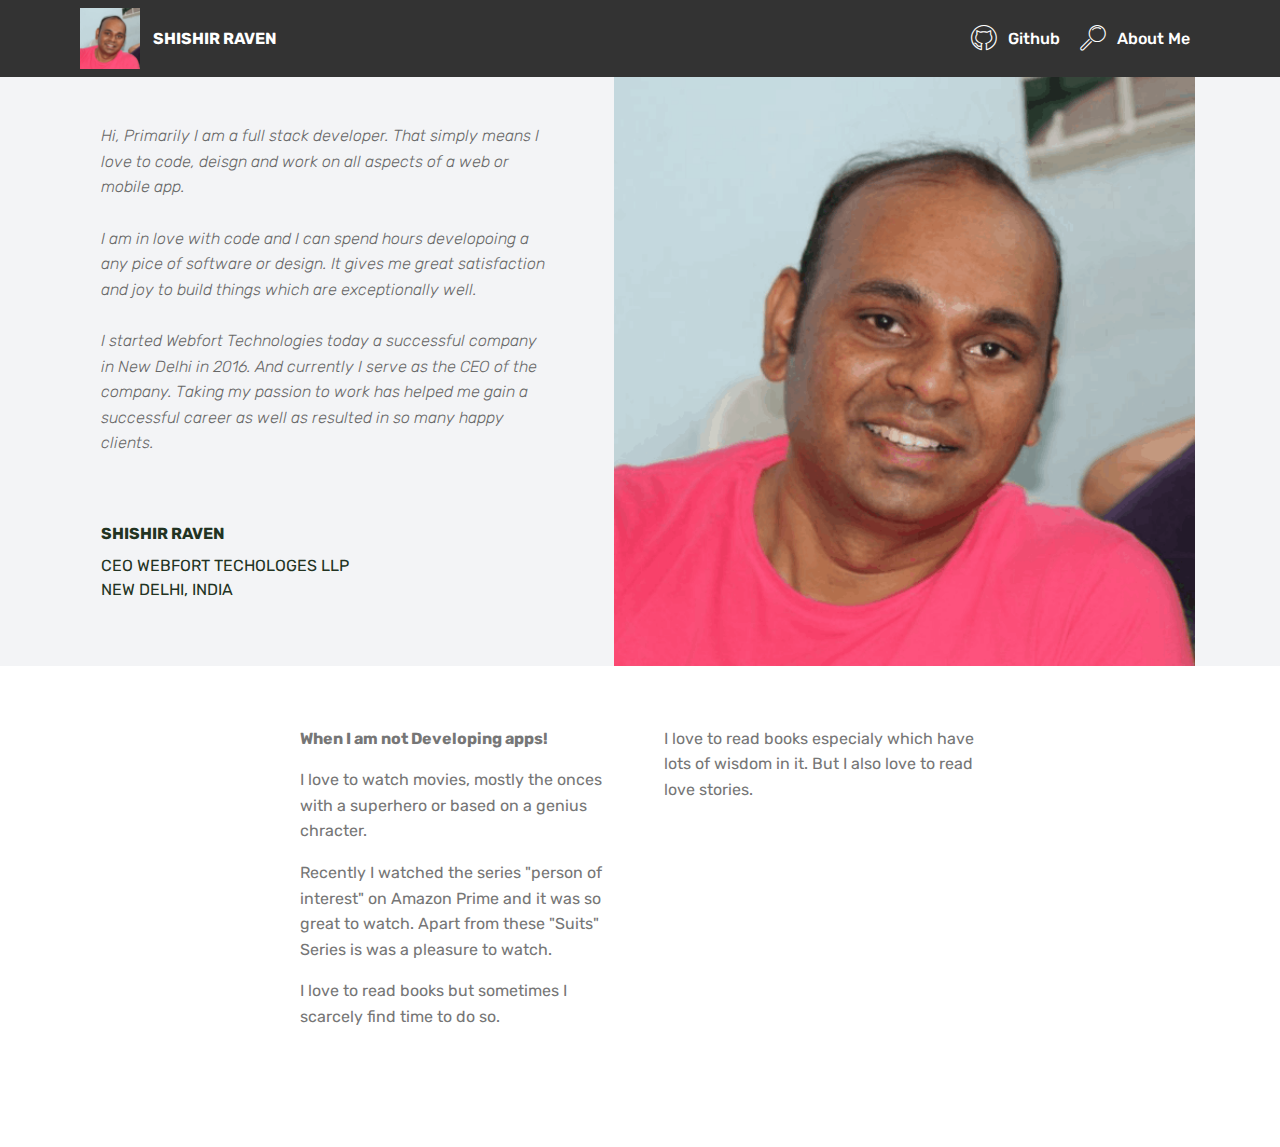
==== commit 3bd8404d: "create github pages" ====
--- a/page1.html
+++ b/page1.html
@@ -47,22 +47,19 @@
             </div>
         </div>
         <div class="collapse navbar-collapse" id="navbarSupportedContent">
-            <ul class="navbar-nav nav-dropdown" data-app-modern-menu="true"><li class="nav-item">
+            <ul class="navbar-nav nav-dropdown nav-right" data-app-modern-menu="true"><li class="nav-item">
                     <a class="nav-link link text-white display-4" href="page1.html">
+                        </a>
+                </li><li class="nav-item"><a class="nav-link link text-white display-4" href="page1.html"><span class="mbri-github mbr-iconfont mbr-iconfont-btn"></span>
+                        Github</a></li><li class="nav-item"><a class="nav-link link text-white display-4" href="page1.html">
                         <span class="mbri-search mbr-iconfont mbr-iconfont-btn"></span>
-                        About Me &nbsp; &nbsp; &nbsp; &nbsp; &nbsp; &nbsp; &nbsp; &nbsp; &nbsp; &nbsp;&nbsp;</a>
-                </li></ul>
-            <div class="navbar-buttons mbr-section-btn">
-                <a class="btn btn-sm btn-primary display-4" href="https://mobirise.com">
-                    <span class="mbri-save mbr-iconfont mbr-iconfont-btn "></span>
-                    Try It Now!
-                </a>
-            </div>
+                        About Me</a></li></ul>
+            
         </div>
     </nav>
 </section>
 
-<section class="engine"><a href="https://mobirise.me/m">free site design templates</a></section><section class="testimonials3 cid-r4XGuK0cAD" id="testimonials3-7">
+<section class="engine"><a href="https://mobirise.me/z">best free html templates</a></section><section class="testimonials3 cid-r4XGuK0cAD" id="testimonials3-7">
 
     
 
--- a/assets/mobirise/css/mbr-additional.css
+++ b/assets/mobirise/css/mbr-additional.css
@@ -2054,6 +2054,10 @@
 .cid-r4UfbEgsti .collapsed .navbar-collapse.show .navbar-nav .nav-item {
   clear: both;
 }
+.cid-r4UfbEgsti .collapsed .navbar-collapse.collapsing .navbar-nav .nav-item:last-child,
+.cid-r4UfbEgsti .collapsed .navbar-collapse.show .navbar-nav .nav-item:last-child {
+  margin-bottom: 1rem;
+}
 .cid-r4UfbEgsti .collapsed .navbar-collapse.collapsing .navbar-buttons,
 .cid-r4UfbEgsti .collapsed .navbar-collapse.show .navbar-buttons {
   text-align: center;
@@ -2148,6 +2152,10 @@
   .cid-r4UfbEgsti .navbar-collapse.show .navbar-nav .nav-item {
     clear: both;
   }
+  .cid-r4UfbEgsti .navbar-collapse.collapsing .navbar-nav .nav-item:last-child,
+  .cid-r4UfbEgsti .navbar-collapse.show .navbar-nav .nav-item:last-child {
+    margin-bottom: 1rem;
+  }
   .cid-r4UfbEgsti .navbar-collapse.collapsing .navbar-buttons,
   .cid-r4UfbEgsti .navbar-collapse.show .navbar-buttons {
     text-align: center;
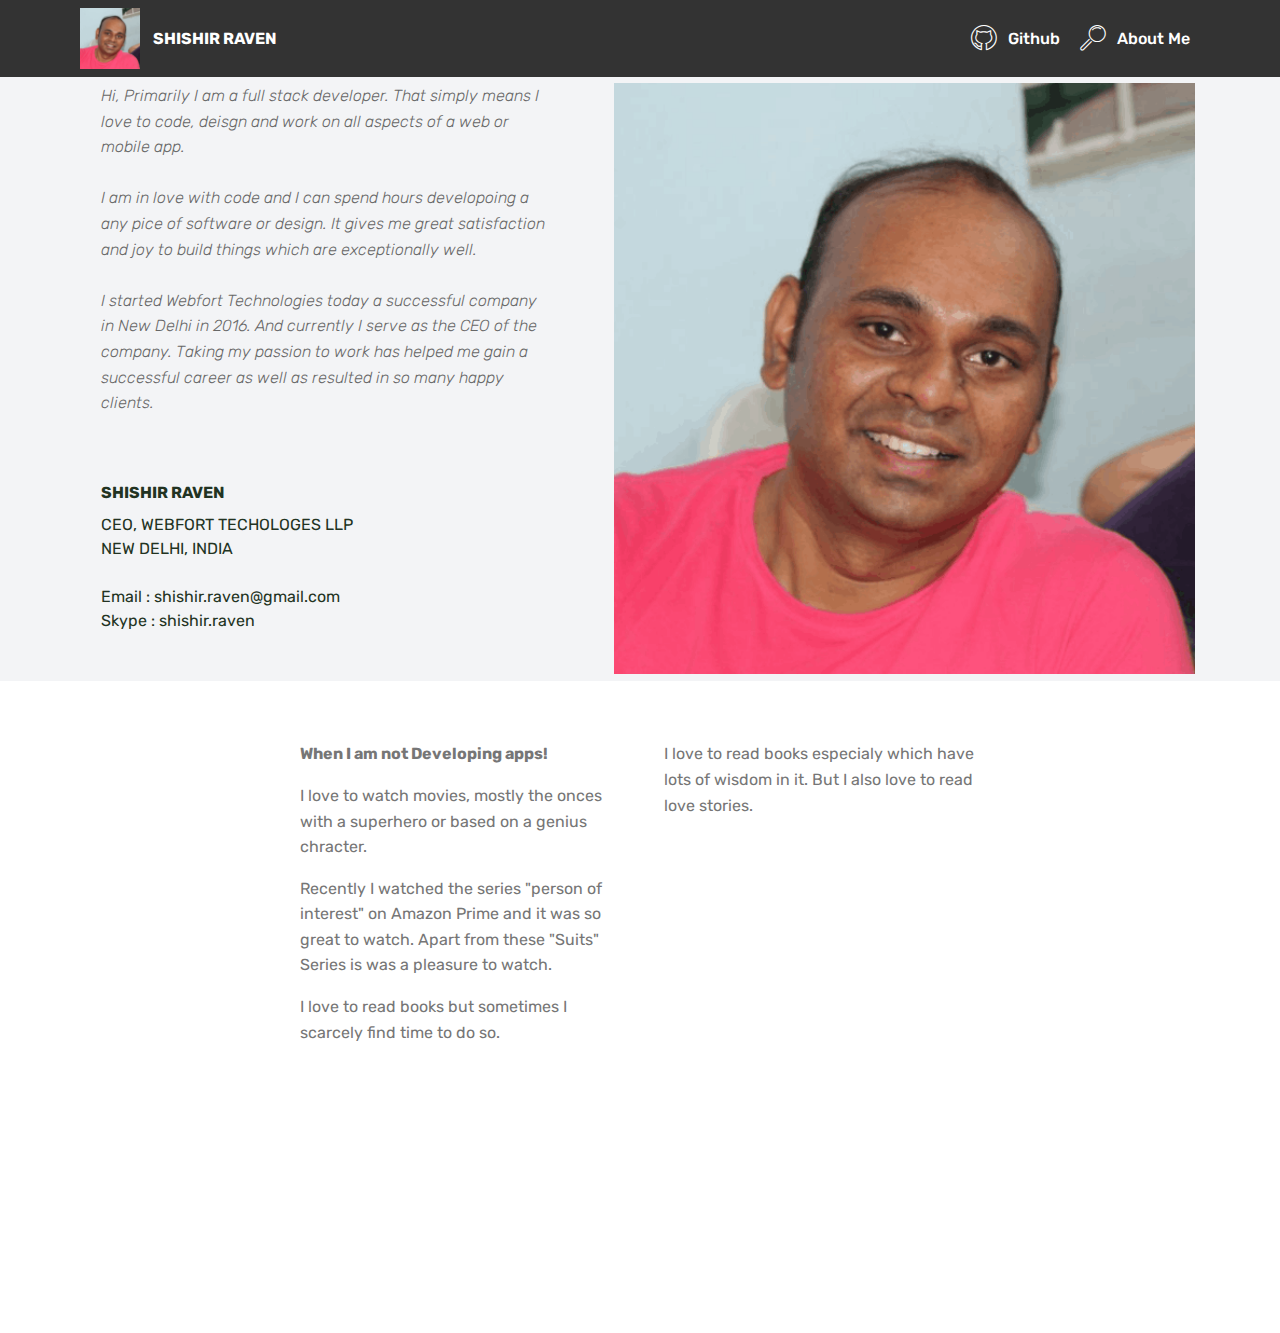
==== commit d3dc5453: "create github pages" ====
--- a/page1.html
+++ b/page1.html
@@ -8,13 +8,14 @@
   <meta name="viewport" content="width=device-width, initial-scale=1, minimum-scale=1">
   <link rel="shortcut icon" href="assets/images/shishir-122x124.png" type="image/x-icon">
   <meta name="description" content="Web Page Creator Description">
-  <title>about_me</title>
+  <title>about me</title>
   <link rel="stylesheet" href="assets/web/assets/mobirise-icons/mobirise-icons.css">
   <link rel="stylesheet" href="assets/tether/tether.min.css">
   <link rel="stylesheet" href="assets/bootstrap/css/bootstrap.min.css">
   <link rel="stylesheet" href="assets/bootstrap/css/bootstrap-grid.min.css">
   <link rel="stylesheet" href="assets/bootstrap/css/bootstrap-reboot.min.css">
   <link rel="stylesheet" href="assets/dropdown/css/style.css">
+  <link rel="stylesheet" href="assets/socicon/css/styles.css">
   <link rel="stylesheet" href="assets/theme/css/style.css">
   <link rel="stylesheet" href="assets/mobirise/css/mbr-additional.css" type="text/css">
   
@@ -59,7 +60,7 @@
     </nav>
 </section>
 
-<section class="engine"><a href="https://mobirise.me/z">best free html templates</a></section><section class="testimonials3 cid-r4XGuK0cAD" id="testimonials3-7">
+<section class="engine"><a href="https://mobirise.me/v">html templates</a></section><section class="testimonials3 cid-r4XGuK0cAD" id="testimonials3-7">
 
     
 
@@ -71,7 +72,7 @@
                 <p class="mbr-text testimonial-text mbr-fonts-style display-7">Hi, Primarily I am a full stack developer. That simply means I love to code, deisgn and work on all aspects of a web or mobile app.&nbsp;<br><br>I am in love with code and I can spend hours developoing a any pice of software or design. It gives me great satisfaction and joy to build things which are exceptionally well.&nbsp;<br><br>I started Webfort Technologies today a successful company in New Delhi in 2016. And currently I serve as the CEO of the company. Taking my passion to work has helped me gain a successful career as well as resulted in so many happy clients.&nbsp;<br><br></p>
                 <p class="mbr-author-name pt-4 mb-2 mbr-fonts-style display-7">SHISHIR RAVEN</p>
                 <p class="mbr-author-desc mbr-fonts-style display-7">
-                   CEO WEBFORT TECHOLOGES LLP<br>NEW DELHI, INDIA</p>
+                   CEO, WEBFORT TECHOLOGES LLP<br>NEW DELHI, INDIA<br><br>Email : shishir.raven@gmail.com<br>Skype : shishir.raven<br><br></p>
             </div>
 
             <div class="mbr-figure pl-lg-5" style="width: 130%;">
@@ -95,6 +96,55 @@
     </div>
 </section>
 
+<section once="" class="cid-r4YfS0F6sW mbr-reveal" id="footer7-b">
+
+    
+
+    
+
+    <div class="container">
+        <div class="media-container-row align-center mbr-white">
+            <div class="row row-links">
+                <ul class="foot-menu">
+                    
+                    
+                    
+                    
+                    
+                <li class="foot-menu-item mbr-fonts-style display-7">
+                        <a class="text-white mbr-bold" href="page1.html" target="_blank">About me</a></li></ul>
+            </div>
+            <div class="row social-row">
+                <div class="social-list align-right pb-2">
+                    
+                    
+                    
+                    
+                    
+                    
+                <div class="soc-item">
+                        <a href="https://twitter.com/mobirise" target="_blank">
+                            <span class="socicon-twitter socicon mbr-iconfont mbr-iconfont-social"></span>
+                        </a>
+                    </div><div class="soc-item">
+                        <a href="https://www.facebook.com/shishir.raven" target="_blank">
+                            <span class="mbr-iconfont mbr-iconfont-social socicon-facebook socicon"></span>
+                        </a>
+                    </div><div class="soc-item">
+                        <a href="https://shishirraven.github.io" target="_blank">
+                            <span class="mbr-iconfont mbr-iconfont-social mbri-github"></span>
+                        </a>
+                    </div></div>
+            </div>
+            <div class="row row-copirayt">
+                <p class="mbr-text mb-0 mbr-fonts-style mbr-white align-center display-7">
+                    © Copyright Shishir Raven 2018 - All Rights Reserved
+                </p>
+            </div>
+        </div>
+    </div>
+</section>
+
 
   <script src="assets/web/assets/jquery/jquery.min.js"></script>
   <script src="assets/popper/popper.min.js"></script>
--- a/assets/socicon/css/styles.css
+++ b/assets/socicon/css/styles.css
@@ -0,0 +1,544 @@
+@charset "UTF-8";
+
+@font-face {
+  font-family: "socicon";
+  src:url("../fonts/socicon.eot");
+  src:url("../fonts/socicon.eot?#iefix") format("embedded-opentype"),
+    url("../fonts/socicon.woff") format("woff"),
+    url("../fonts/socicon.ttf") format("truetype"),
+    url("../fonts/socicon.svg#socicon") format("svg");
+  font-weight: normal;
+  font-style: normal;
+
+}
+
+[data-icon]:before {
+  font-family: "socicon" !important;
+  content: attr(data-icon);
+  font-style: normal !important;
+  font-weight: normal !important;
+  font-variant: normal !important;
+  text-transform: none !important;
+  speak: none;
+  line-height: 1;
+  -webkit-font-smoothing: antialiased;
+  -moz-osx-font-smoothing: grayscale;
+}
+
+[class^="socicon-"]:before,
+[class*=" socicon-"]:before {
+  font-family: "socicon" !important;
+  font-style: normal !important;
+  font-weight: normal !important;
+  font-variant: normal !important;
+  text-transform: none !important;
+  speak: none;
+  line-height: 1;
+  -webkit-font-smoothing: antialiased;
+  -moz-osx-font-smoothing: grayscale;
+}
+
+.socicon-modelmayhem:before {
+  content: "\e000";
+}
+.socicon-mixcloud:before {
+  content: "\e001";
+}
+.socicon-drupal:before {
+  content: "\e002";
+}
+.socicon-swarm:before {
+  content: "\e003";
+}
+.socicon-istock:before {
+  content: "\e004";
+}
+.socicon-yammer:before {
+  content: "\e005";
+}
+.socicon-ello:before {
+  content: "\e006";
+}
+.socicon-stackoverflow:before {
+  content: "\e007";
+}
+.socicon-persona:before {
+  content: "\e008";
+}
+.socicon-triplej:before {
+  content: "\e009";
+}
+.socicon-houzz:before {
+  content: "\e00a";
+}
+.socicon-rss:before {
+  content: "\e00b";
+}
+.socicon-paypal:before {
+  content: "\e00c";
+}
+.socicon-odnoklassniki:before {
+  content: "\e00d";
+}
+.socicon-airbnb:before {
+  content: "\e00e";
+}
+.socicon-periscope:before {
+  content: "\e00f";
+}
+.socicon-outlook:before {
+  content: "\e010";
+}
+.socicon-coderwall:before {
+  content: "\e011";
+}
+.socicon-tripadvisor:before {
+  content: "\e012";
+}
+.socicon-appnet:before {
+  content: "\e013";
+}
+.socicon-goodreads:before {
+  content: "\e014";
+}
+.socicon-tripit:before {
+  content: "\e015";
+}
+.socicon-lanyrd:before {
+  content: "\e016";
+}
+.socicon-slideshare:before {
+  content: "\e017";
+}
+.socicon-buffer:before {
+  content: "\e018";
+}
+.socicon-disqus:before {
+  content: "\e019";
+}
+.socicon-vkontakte:before {
+  content: "\e01a";
+}
+.socicon-whatsapp:before {
+  content: "\e01b";
+}
+.socicon-patreon:before {
+  content: "\e01c";
+}
+.socicon-storehouse:before {
+  content: "\e01d";
+}
+.socicon-pocket:before {
+  content: "\e01e";
+}
+.socicon-mail:before {
+  content: "\e01f";
+}
+.socicon-blogger:before {
+  content: "\e020";
+}
+.socicon-technorati:before {
+  content: "\e021";
+}
+.socicon-reddit:before {
+  content: "\e022";
+}
+.socicon-dribbble:before {
+  content: "\e023";
+}
+.socicon-stumbleupon:before {
+  content: "\e024";
+}
+.socicon-digg:before {
+  content: "\e025";
+}
+.socicon-envato:before {
+  content: "\e026";
+}
+.socicon-behance:before {
+  content: "\e027";
+}
+.socicon-delicious:before {
+  content: "\e028";
+}
+.socicon-deviantart:before {
+  content: "\e029";
+}
+.socicon-forrst:before {
+  content: "\e02a";
+}
+.socicon-play:before {
+  content: "\e02b";
+}
+.socicon-zerply:before {
+  content: "\e02c";
+}
+.socicon-wikipedia:before {
+  content: "\e02d";
+}
+.socicon-apple:before {
+  content: "\e02e";
+}
+.socicon-flattr:before {
+  content: "\e02f";
+}
+.socicon-github:before {
+  content: "\e030";
+}
+.socicon-renren:before {
+  content: "\e031";
+}
+.socicon-friendfeed:before {
+  content: "\e032";
+}
+.socicon-newsvine:before {
+  content: "\e033";
+}
+.socicon-identica:before {
+  content: "\e034";
+}
+.socicon-bebo:before {
+  content: "\e035";
+}
+.socicon-zynga:before {
+  content: "\e036";
+}
+.socicon-steam:before {
+  content: "\e037";
+}
+.socicon-xbox:before {
+  content: "\e038";
+}
+.socicon-windows:before {
+  content: "\e039";
+}
+.socicon-qq:before {
+  content: "\e03a";
+}
+.socicon-douban:before {
+  content: "\e03b";
+}
+.socicon-meetup:before {
+  content: "\e03c";
+}
+.socicon-playstation:before {
+  content: "\e03d";
+}
+.socicon-android:before {
+  content: "\e03e";
+}
+.socicon-snapchat:before {
+  content: "\e03f";
+}
+.socicon-twitter:before {
+  content: "\e040";
+}
+.socicon-facebook:before {
+  content: "\e041";
+}
+.socicon-googleplus:before {
+  content: "\e042";
+}
+.socicon-pinterest:before {
+  content: "\e043";
+}
+.socicon-foursquare:before {
+  content: "\e044";
+}
+.socicon-yahoo:before {
+  content: "\e045";
+}
+.socicon-skype:before {
+  content: "\e046";
+}
+.socicon-yelp:before {
+  content: "\e047";
+}
+.socicon-feedburner:before {
+  content: "\e048";
+}
+.socicon-linkedin:before {
+  content: "\e049";
+}
+.socicon-viadeo:before {
+  content: "\e04a";
+}
+.socicon-xing:before {
+  content: "\e04b";
+}
+.socicon-myspace:before {
+  content: "\e04c";
+}
+.socicon-soundcloud:before {
+  content: "\e04d";
+}
+.socicon-spotify:before {
+  content: "\e04e";
+}
+.socicon-grooveshark:before {
+  content: "\e04f";
+}
+.socicon-lastfm:before {
+  content: "\e050";
+}
+.socicon-youtube:before {
+  content: "\e051";
+}
+.socicon-vimeo:before {
+  content: "\e052";
+}
+.socicon-dailymotion:before {
+  content: "\e053";
+}
+.socicon-vine:before {
+  content: "\e054";
+}
+.socicon-flickr:before {
+  content: "\e055";
+}
+.socicon-500px:before {
+  content: "\e056";
+}
+.socicon-wordpress:before {
+  content: "\e058";
+}
+.socicon-tumblr:before {
+  content: "\e059";
+}
+.socicon-twitch:before {
+  content: "\e05a";
+}
+.socicon-8tracks:before {
+  content: "\e05b";
+}
+.socicon-amazon:before {
+  content: "\e05c";
+}
+.socicon-icq:before {
+  content: "\e05d";
+}
+.socicon-smugmug:before {
+  content: "\e05e";
+}
+.socicon-ravelry:before {
+  content: "\e05f";
+}
+.socicon-weibo:before {
+  content: "\e060";
+}
+.socicon-baidu:before {
+  content: "\e061";
+}
+.socicon-angellist:before {
+  content: "\e062";
+}
+.socicon-ebay:before {
+  content: "\e063";
+}
+.socicon-imdb:before {
+  content: "\e064";
+}
+.socicon-stayfriends:before {
+  content: "\e065";
+}
+.socicon-residentadvisor:before {
+  content: "\e066";
+}
+.socicon-google:before {
+  content: "\e067";
+}
+.socicon-yandex:before {
+  content: "\e068";
+}
+.socicon-sharethis:before {
+  content: "\e069";
+}
+.socicon-bandcamp:before {
+  content: "\e06a";
+}
+.socicon-itunes:before {
+  content: "\e06b";
+}
+.socicon-deezer:before {
+  content: "\e06c";
+}
+.socicon-telegram:before {
+  content: "\e06e";
+}
+.socicon-openid:before {
+  content: "\e06f";
+}
+.socicon-amplement:before {
+  content: "\e070";
+}
+.socicon-viber:before {
+  content: "\e071";
+}
+.socicon-zomato:before {
+  content: "\e072";
+}
+.socicon-draugiem:before {
+  content: "\e074";
+}
+.socicon-endomodo:before {
+  content: "\e075";
+}
+.socicon-filmweb:before {
+  content: "\e076";
+}
+.socicon-stackexchange:before {
+  content: "\e077";
+}
+.socicon-wykop:before {
+  content: "\e078";
+}
+.socicon-teamspeak:before {
+  content: "\e079";
+}
+.socicon-teamviewer:before {
+  content: "\e07a";
+}
+.socicon-ventrilo:before {
+  content: "\e07b";
+}
+.socicon-younow:before {
+  content: "\e07c";
+}
+.socicon-raidcall:before {
+  content: "\e07d";
+}
+.socicon-mumble:before {
+  content: "\e07e";
+}
+.socicon-medium:before {
+  content: "\e06d";
+}
+.socicon-bebee:before {
+  content: "\e07f";
+}
+.socicon-hitbox:before {
+  content: "\e080";
+}
+.socicon-reverbnation:before {
+  content: "\e081";
+}
+.socicon-formulr:before {
+  content: "\e082";
+}
+.socicon-instagram:before {
+  content: "\e057";
+}
+.socicon-battlenet:before {
+  content: "\e083";
+}
+.socicon-chrome:before {
+  content: "\e084";
+}
+.socicon-discord:before {
+  content: "\e086";
+}
+.socicon-issuu:before {
+  content: "\e087";
+}
+.socicon-macos:before {
+  content: "\e088";
+}
+.socicon-firefox:before {
+  content: "\e089";
+}
+.socicon-opera:before {
+  content: "\e08d";
+}
+.socicon-keybase:before {
+  content: "\e090";
+}
+.socicon-alliance:before {
+  content: "\e091";
+}
+.socicon-livejournal:before {
+  content: "\e092";
+}
+.socicon-googlephotos:before {
+  content: "\e093";
+}
+.socicon-horde:before {
+  content: "\e094";
+}
+.socicon-etsy:before {
+  content: "\e095";
+}
+.socicon-zapier:before {
+  content: "\e096";
+}
+.socicon-google-scholar:before {
+  content: "\e097";
+}
+.socicon-researchgate:before {
+  content: "\e098";
+}
+.socicon-wechat:before {
+  content: "\e099";
+}
+.socicon-strava:before {
+  content: "\e09a";
+}
+.socicon-line:before {
+  content: "\e09b";
+}
+.socicon-lyft:before {
+  content: "\e09c";
+}
+.socicon-uber:before {
+  content: "\e09d";
+}
+.socicon-songkick:before {
+  content: "\e09e";
+}
+.socicon-viewbug:before {
+  content: "\e09f";
+}
+.socicon-googlegroups:before {
+  content: "\e0a0";
+}
+.socicon-quora:before {
+  content: "\e073";
+}
+.socicon-diablo:before {
+  content: "\e085";
+}
+.socicon-blizzard:before {
+  content: "\e0a1";
+}
+.socicon-hearthstone:before {
+  content: "\e08b";
+}
+.socicon-heroes:before {
+  content: "\e08a";
+}
+.socicon-overwatch:before {
+  content: "\e08c";
+}
+.socicon-warcraft:before {
+  content: "\e08e";
+}
+.socicon-starcraft:before {
+  content: "\e08f";
+}
+.socicon-beam:before {
+  content: "\e0a2";
+}
+.socicon-curse:before {
+  content: "\e0a3";
+}
+.socicon-player:before {
+  content: "\e0a4";
+}
+.socicon-streamjar:before {
+  content: "\e0a5";
+}
+.socicon-nintendo:before {
+  content: "\e0a6";
+}
+.socicon-hellocoton:before {
+  content: "\e0a7";
+}
--- a/assets/mobirise/css/mbr-additional.css
+++ b/assets/mobirise/css/mbr-additional.css
@@ -2241,3 +2241,73 @@
 .cid-r4XIOLQvqL .mbr-text {
   color: #767676;
 }
+.cid-r4YfS0F6sW {
+  padding-top: 30px;
+  padding-bottom: 30px;
+  background-color: #2e2e2e;
+}
+.cid-r4YfS0F6sW .row-links {
+  width: 100%;
+  justify-content: center;
+}
+.cid-r4YfS0F6sW .social-row {
+  width: 100%;
+  justify-content: center;
+}
+.cid-r4YfS0F6sW .media-container-row {
+  flex-direction: column;
+  justify-content: center;
+  align-items: center;
+}
+.cid-r4YfS0F6sW .media-container-row .foot-menu {
+  list-style: none;
+  display: flex;
+  justify-content: center;
+  flex-wrap: wrap;
+  padding: 0;
+  margin-bottom: 0;
+}
+.cid-r4YfS0F6sW .media-container-row .foot-menu li {
+  padding: 0 1rem 1rem 1rem;
+}
+.cid-r4YfS0F6sW .media-container-row .foot-menu li p {
+  margin: 0;
+}
+.cid-r4YfS0F6sW .media-container-row .social-list {
+  padding-left: 0;
+  margin-bottom: 0;
+  list-style: none;
+  display: flex;
+  flex-wrap: wrap;
+  justify-content: flex-end;
+  -webkit-justify-content: flex-end;
+}
+.cid-r4YfS0F6sW .media-container-row .social-list .mbr-iconfont-social {
+  font-size: 1.5rem;
+  color: #ffffff;
+}
+.cid-r4YfS0F6sW .media-container-row .social-list .soc-item {
+  margin: 0 .5rem;
+}
+.cid-r4YfS0F6sW .media-container-row .social-list a {
+  margin: 0;
+  opacity: .5;
+  -webkit-transition: .2s linear;
+  transition: .2s linear;
+}
+.cid-r4YfS0F6sW .media-container-row .social-list a:hover {
+  opacity: 1;
+}
+@media (max-width: 767px) {
+  .cid-r4YfS0F6sW .media-container-row .social-list {
+    justify-content: center;
+    -webkit-justify-content: center;
+  }
+}
+.cid-r4YfS0F6sW .media-container-row .row-copirayt {
+  word-break: break-word;
+  width: 100%;
+}
+.cid-r4YfS0F6sW .media-container-row .row-copirayt p {
+  width: 100%;
+}
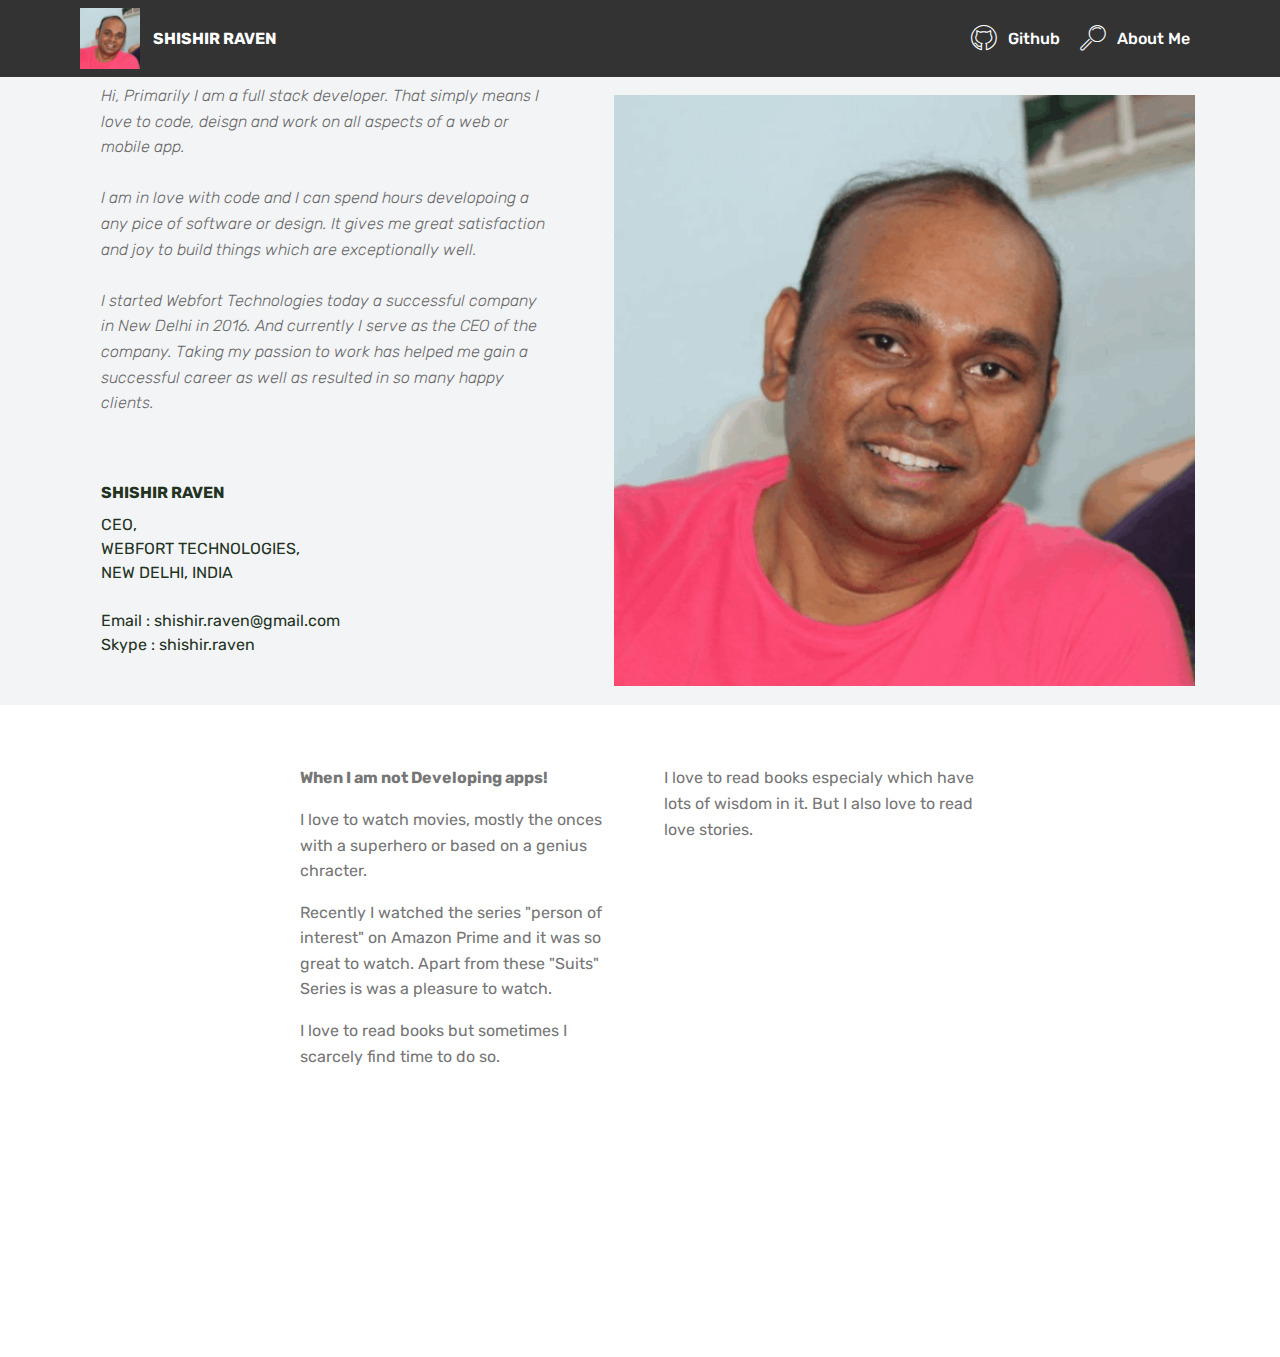
==== commit 8c74b0f3: "create github pages" ====
--- a/page1.html
+++ b/page1.html
@@ -60,7 +60,7 @@
     </nav>
 </section>
 
-<section class="engine"><a href="https://mobirise.me/v">html templates</a></section><section class="testimonials3 cid-r4XGuK0cAD" id="testimonials3-7">
+<section class="engine"><a href="https://mobirise.me/y">html site templates</a></section><section class="testimonials3 cid-r4XGuK0cAD" id="testimonials3-7">
 
     
 
@@ -72,7 +72,7 @@
                 <p class="mbr-text testimonial-text mbr-fonts-style display-7">Hi, Primarily I am a full stack developer. That simply means I love to code, deisgn and work on all aspects of a web or mobile app.&nbsp;<br><br>I am in love with code and I can spend hours developoing a any pice of software or design. It gives me great satisfaction and joy to build things which are exceptionally well.&nbsp;<br><br>I started Webfort Technologies today a successful company in New Delhi in 2016. And currently I serve as the CEO of the company. Taking my passion to work has helped me gain a successful career as well as resulted in so many happy clients.&nbsp;<br><br></p>
                 <p class="mbr-author-name pt-4 mb-2 mbr-fonts-style display-7">SHISHIR RAVEN</p>
                 <p class="mbr-author-desc mbr-fonts-style display-7">
-                   CEO, WEBFORT TECHOLOGES LLP<br>NEW DELHI, INDIA<br><br>Email : shishir.raven@gmail.com<br>Skype : shishir.raven<br><br></p>
+                   CEO, <br>WEBFORT TECHNOLOGIES,<br>NEW DELHI, INDIA<br><br>Email : shishir.raven@gmail.com<br>Skype : shishir.raven<br><br></p>
             </div>
 
             <div class="mbr-figure pl-lg-5" style="width: 130%;">
